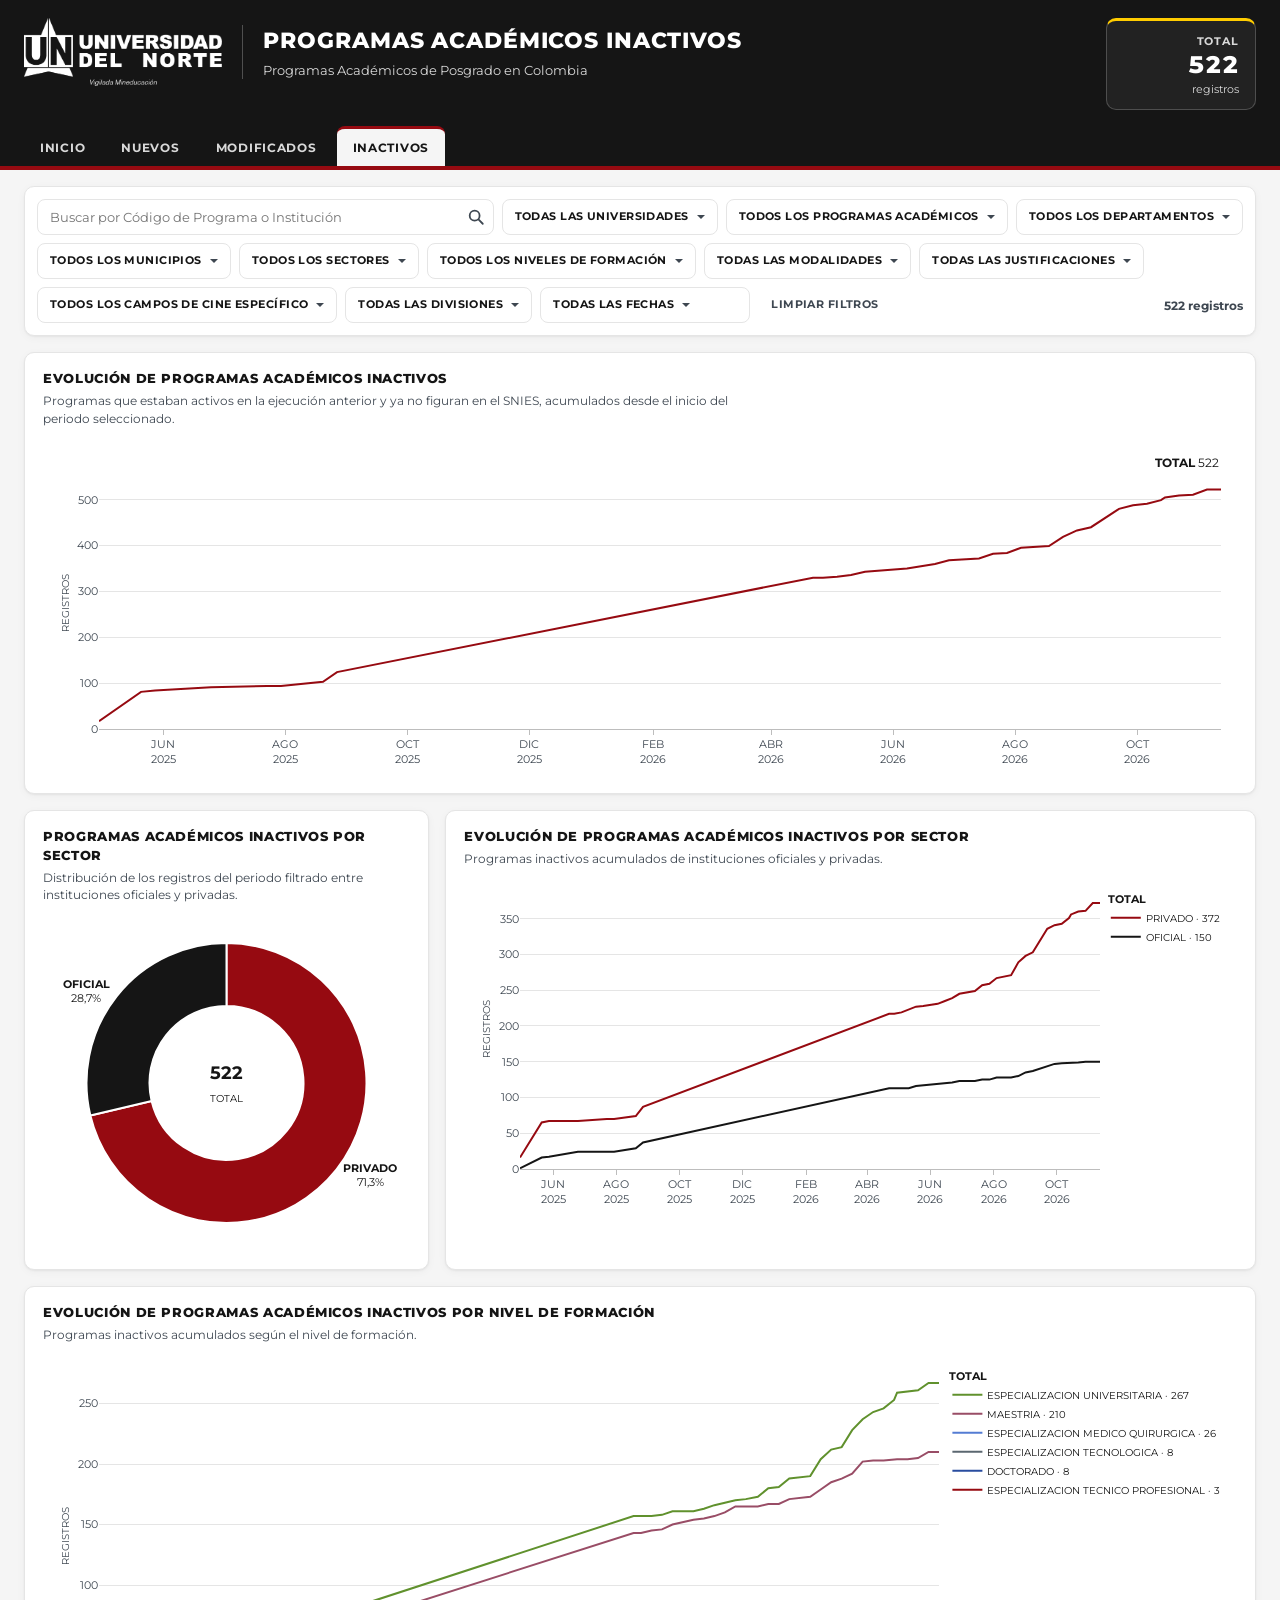
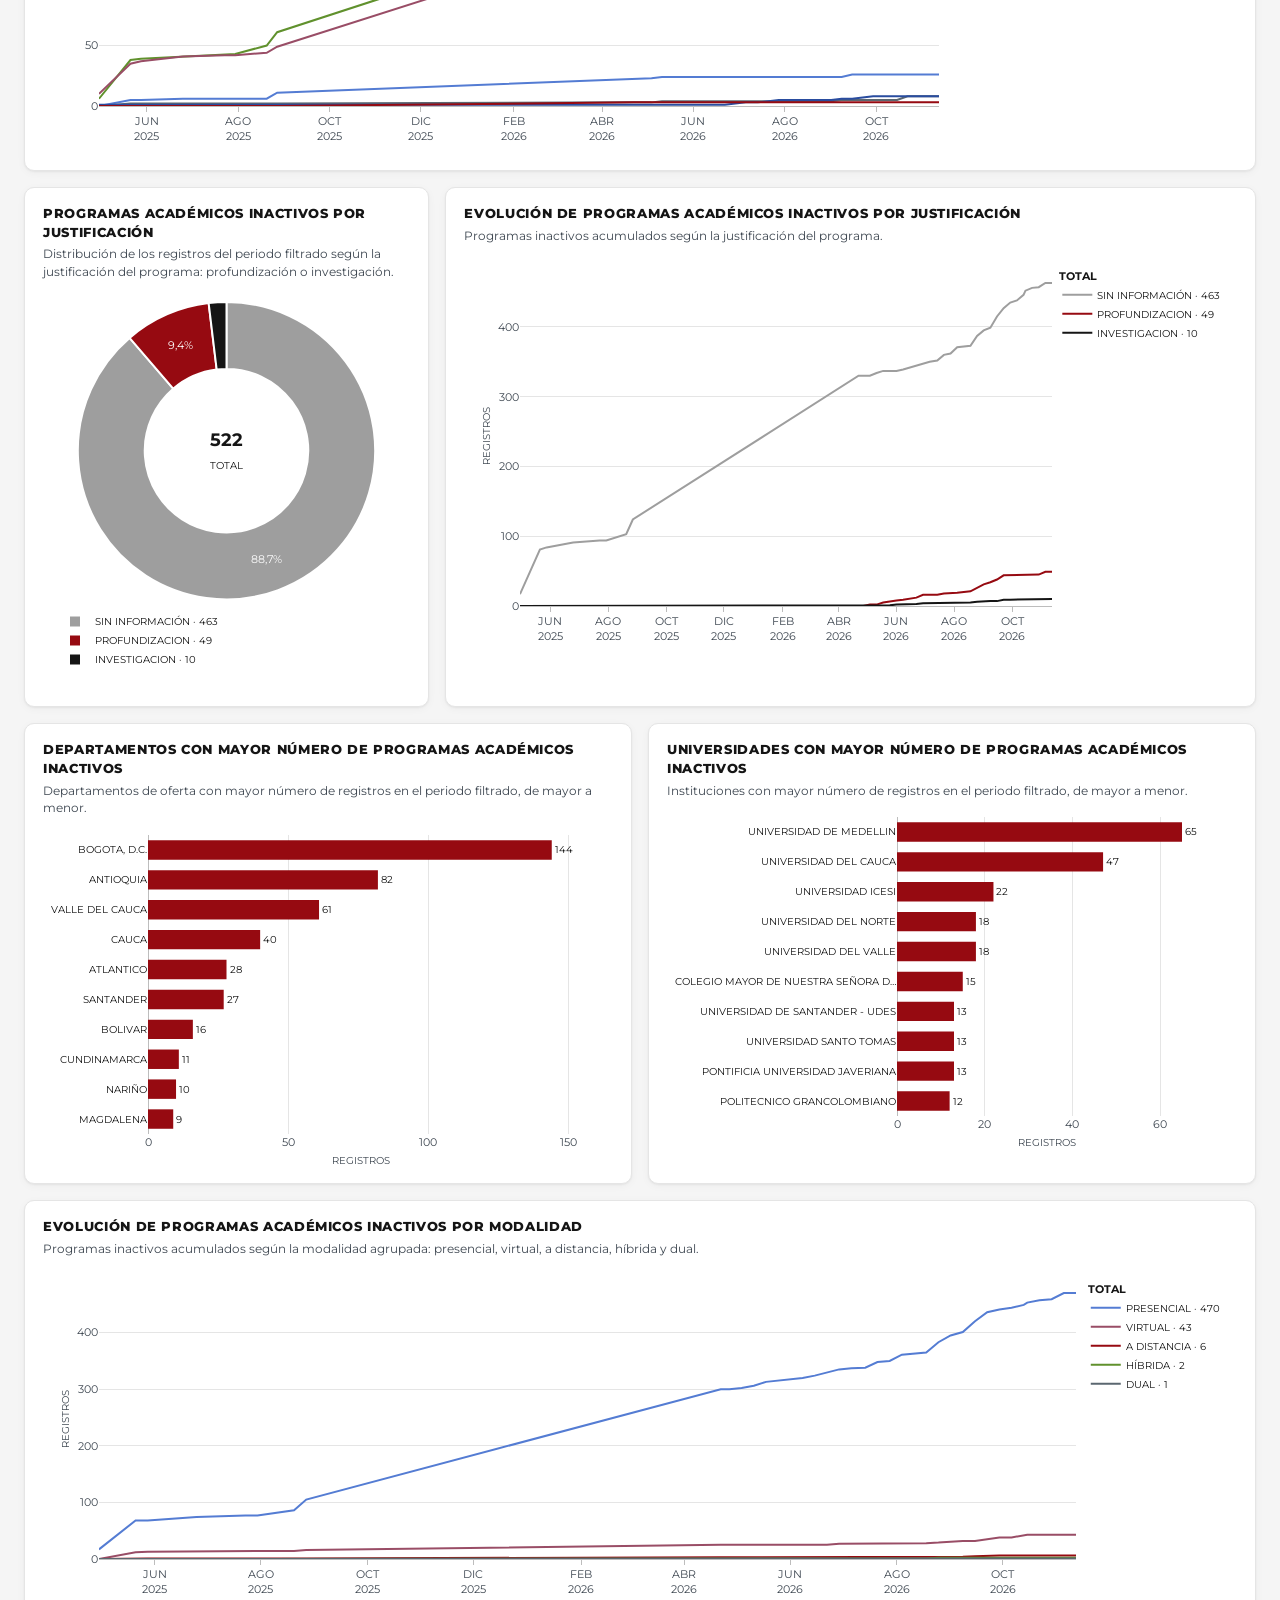
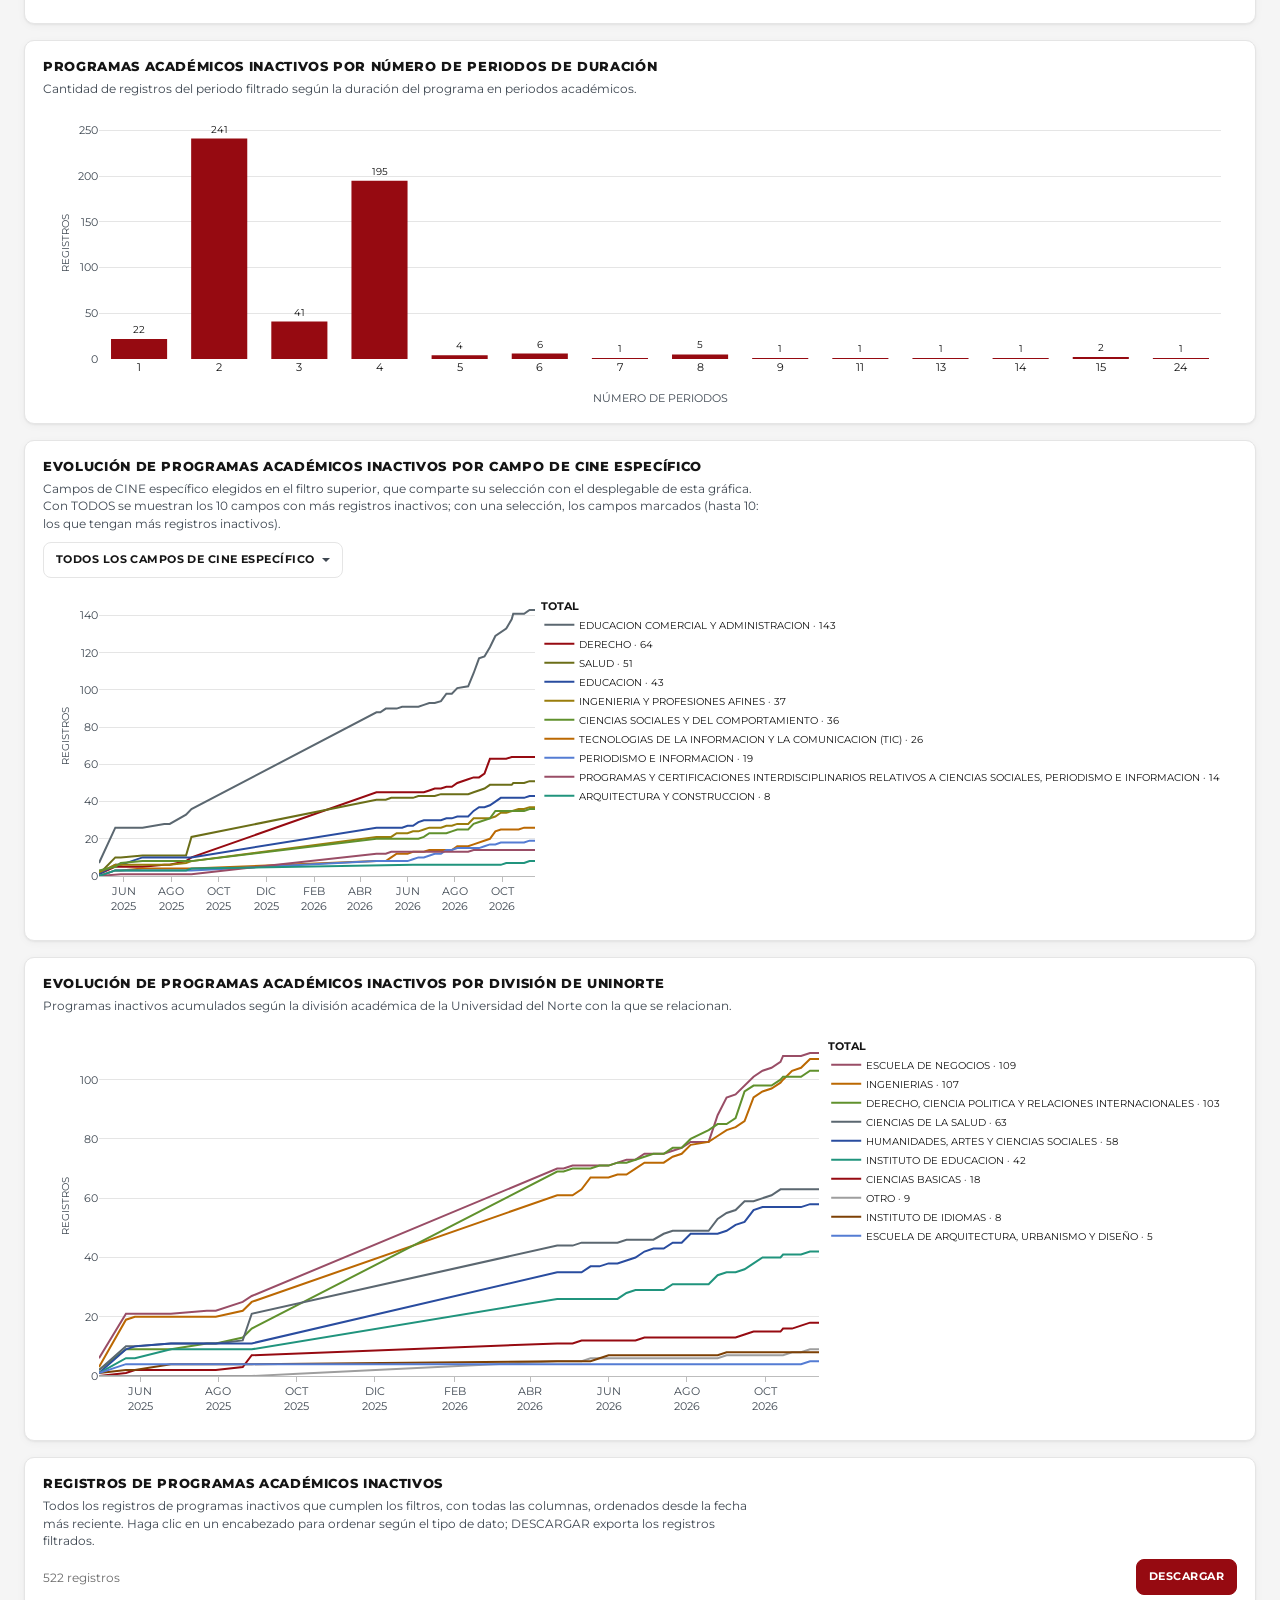
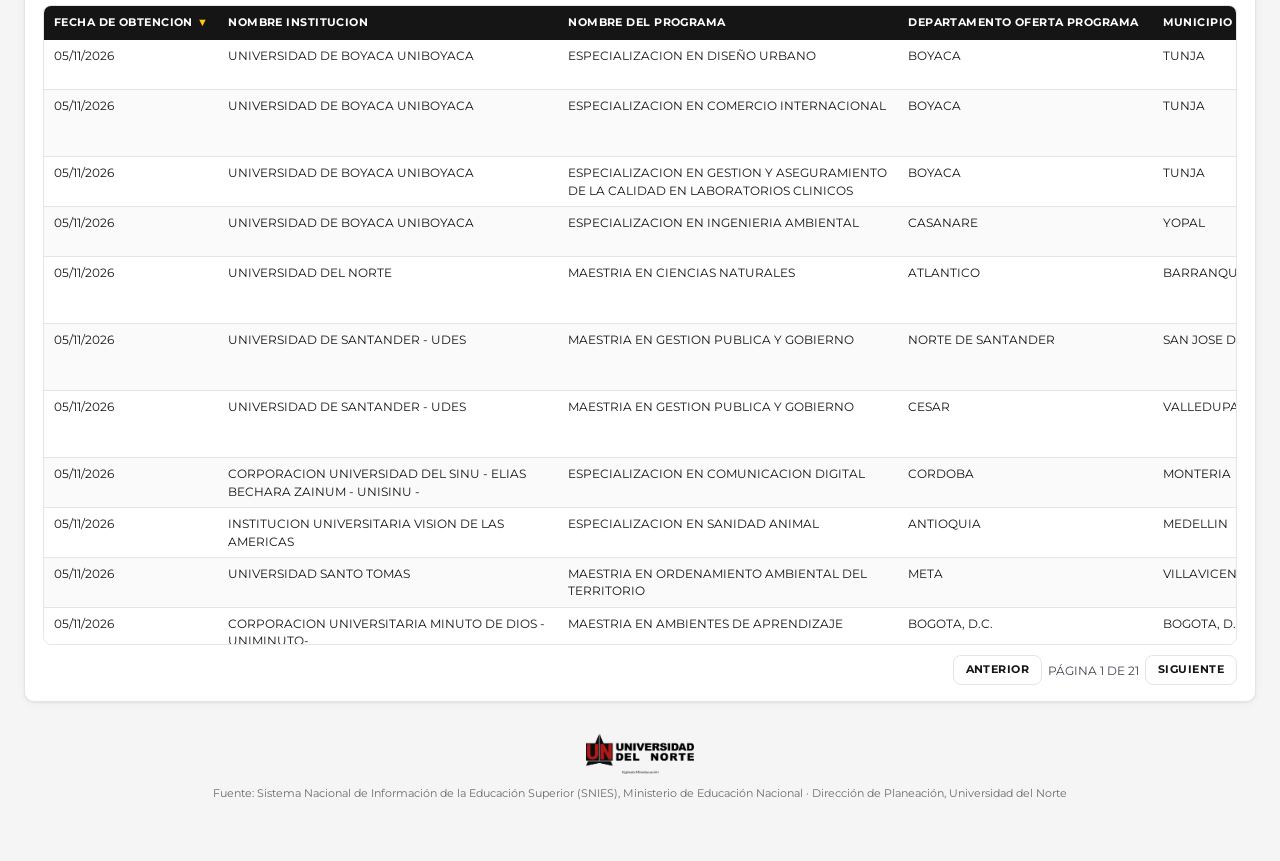
==== docs/inactivos.html @ a30fb890 "Dashboard: justificación con los colores de cada apartado, descripciones ajustadas y barra de filtro" ====
<!doctype html>
<html lang="es">
<head>
  <meta charset="utf-8">
  <meta name="viewport" content="width=device-width, initial-scale=1">
  <meta http-equiv="Content-Security-Policy" content="default-src 'self'; script-src 'self' 'sha256-NIeJZsl6sLTTguZcrWSnS7DTicDxO0DSIh4Z3/OGgIE='; style-src 'self' 'unsafe-inline'; img-src 'self' data: blob:; font-src 'self'; connect-src 'self'; worker-src 'self' blob:; object-src 'none'; base-uri 'self'; form-action 'none'">
  <title>PROGRAMAS ACADÉMICOS INACTIVOS</title>
  <meta name="description" content="Programas académicos inactivos · Monitor SNIES de programas académicos de posgrado">
  <meta name="referrer" content="strict-origin-when-cross-origin">
  <link rel="icon" href="assets/img/favicon-uninorte.ico" sizes="32x32">
  <link rel="preload" href="assets/fuentes/montserrat-latin.woff2" as="font" type="font/woff2" crossorigin>
  <link rel="stylesheet" href="assets/vendor/flatpickr/flatpickr.min.css?v=a67742a9db">
  <link rel="stylesheet" href="assets/estilos.css?v=09d1fbd05a">
  <script type="importmap">
    { "imports": {
      "hyparquet": "./assets/vendor/hyparquet/src/index.js",
      "hyparquet/": "./assets/vendor/hyparquet/",
      "hyparquet-writer": "./assets/vendor/hyparquet-writer/src/index.js"
    } }
  </script>
</head>
<body data-tipo="inactivos">
  <header class="encabezado">
    <div class="encabezado-int">
      <div class="enc-fila">
        <div class="enc-marca">
          <img class="enc-logo" src="assets/img/logo-uninorte-blanco.png" width="198" height="68" alt="Universidad del Norte">
          <div class="enc-textos">
            <h1 class="enc-titulo">PROGRAMAS ACADÉMICOS INACTIVOS</h1>
          <p class="enc-sub">Programas Académicos de Posgrado en Colombia</p>
          </div>
        </div>
        <div class="enc-total" aria-live="polite"><div class="et">TOTAL</div><div class="ev" id="total">–</div><div class="es" id="total-s"></div></div>
      </div>
      <nav class="nav" aria-label="Apartados">
        <a href="index.html">INICIO</a>
        <a href="nuevos.html">NUEVOS</a>
        <a href="modificados.html">MODIFICADOS</a>
        <a href="inactivos.html" class="activa" aria-current="page">INACTIVOS</a>
      </nav>
    </div>
  </header>

  <main class="contenido">
    <div id="filtros"></div>

    <div class="fila">
      <section class="tarjeta" aria-labelledby="t-g-evolucion">
        <h2 class="tarjeta-tit" id="t-g-evolucion">EVOLUCIÓN DE PROGRAMAS ACADÉMICOS INACTIVOS</h2>
        <p class="tarjeta-sub">Programas que estaban activos en la ejecución anterior y ya no figuran en el SNIES, acumulados desde el inicio del periodo seleccionado.</p>
        <div class="grafica " id="g-evolucion" role="img" aria-label="Evolución de programas académicos inactivos"></div>
      </section>
    </div>
    <div class="fila tercio">
      <section class="tarjeta" aria-labelledby="t-g-sector">
        <h2 class="tarjeta-tit" id="t-g-sector">PROGRAMAS ACADÉMICOS INACTIVOS POR SECTOR</h2>
        <p class="tarjeta-sub">Distribución de los registros del periodo filtrado entre instituciones oficiales y privadas.</p>
        <div class="grafica " id="g-sector" role="img" aria-label="Programas académicos inactivos por sector"></div>
      </section>
      <section class="tarjeta" aria-labelledby="t-g-sector-evol">
        <h2 class="tarjeta-tit" id="t-g-sector-evol">EVOLUCIÓN DE PROGRAMAS ACADÉMICOS INACTIVOS POR SECTOR</h2>
        <p class="tarjeta-sub">Programas inactivos acumulados de instituciones oficiales y privadas.</p>
        <div class="grafica " id="g-sector-evol" role="img" aria-label="Evolución de programas académicos inactivos por sector"></div>
      </section>
    </div>
    <div class="fila">
      <section class="tarjeta" aria-labelledby="t-g-nivel-evol">
        <h2 class="tarjeta-tit" id="t-g-nivel-evol">EVOLUCIÓN DE PROGRAMAS ACADÉMICOS INACTIVOS POR NIVEL DE FORMACIÓN</h2>
        <p class="tarjeta-sub">Programas inactivos acumulados según el nivel de formación.</p>
        <div class="grafica alta" id="g-nivel-evol" role="img" aria-label="Evolución de programas académicos inactivos por nivel de formación"></div>
      </section>
    </div>
    <div class="fila tercio">
      <section class="tarjeta" aria-labelledby="t-g-justificacion">
        <h2 class="tarjeta-tit" id="t-g-justificacion">PROGRAMAS ACADÉMICOS INACTIVOS POR JUSTIFICACIÓN</h2>
        <p class="tarjeta-sub">Distribución de los registros del periodo filtrado según la justificación del programa: profundización o investigación.</p>
        <div class="grafica alta" id="g-justificacion" role="img" aria-label="Programas académicos inactivos por justificación"></div>
      </section>
      <section class="tarjeta" aria-labelledby="t-g-justificacion-evol">
        <h2 class="tarjeta-tit" id="t-g-justificacion-evol">EVOLUCIÓN DE PROGRAMAS ACADÉMICOS INACTIVOS POR JUSTIFICACIÓN</h2>
        <p class="tarjeta-sub">Programas inactivos acumulados según la justificación del programa.</p>
        <div class="grafica alta" id="g-justificacion-evol" role="img" aria-label="Evolución de programas académicos inactivos por justificación"></div>
      </section>
    </div>
    <div class="fila dos">
      <section class="tarjeta" aria-labelledby="t-g-deptos">
        <h2 class="tarjeta-tit" id="t-g-deptos">DEPARTAMENTOS CON MAYOR NÚMERO DE PROGRAMAS ACADÉMICOS INACTIVOS</h2>
        <p class="tarjeta-sub">Departamentos de oferta con mayor número de registros en el periodo filtrado, de mayor a menor.</p>
        <div class="grafica " id="g-deptos" role="img" aria-label="Departamentos con mayor número de programas académicos inactivos"></div>
      </section>
      <section class="tarjeta" aria-labelledby="t-g-instituciones">
        <h2 class="tarjeta-tit" id="t-g-instituciones">UNIVERSIDADES CON MAYOR NÚMERO DE PROGRAMAS ACADÉMICOS INACTIVOS</h2>
        <p class="tarjeta-sub">Instituciones con mayor número de registros en el periodo filtrado, de mayor a menor.</p>
        <div class="grafica " id="g-instituciones" role="img" aria-label="Universidades con mayor número de programas académicos inactivos"></div>
      </section>
    </div>
    <div class="fila">
      <section class="tarjeta" aria-labelledby="t-g-modalidad">
        <h2 class="tarjeta-tit" id="t-g-modalidad">EVOLUCIÓN DE PROGRAMAS ACADÉMICOS INACTIVOS POR MODALIDAD</h2>
        <p class="tarjeta-sub">Programas inactivos acumulados según la modalidad agrupada: presencial, virtual, a distancia, híbrida y dual.</p>
        <div class="grafica " id="g-modalidad" role="img" aria-label="Evolución de programas académicos inactivos por modalidad"></div>
      </section>
    </div>
    <div class="fila">
      <section class="tarjeta" aria-labelledby="t-g-periodos">
        <h2 class="tarjeta-tit" id="t-g-periodos">PROGRAMAS ACADÉMICOS INACTIVOS POR NÚMERO DE PERIODOS DE DURACIÓN</h2>
        <p class="tarjeta-sub">Cantidad de registros del periodo filtrado según la duración del programa en periodos académicos.</p>
        <div class="grafica baja" id="g-periodos" role="img" aria-label="Programas académicos inactivos por número de periodos de duración"></div>
      </section>
    </div>
    <div class="fila">
      <section class="tarjeta" aria-labelledby="t-g-cine">
        <h2 class="tarjeta-tit" id="t-g-cine">EVOLUCIÓN DE PROGRAMAS ACADÉMICOS INACTIVOS POR CAMPO DE CINE ESPECÍFICO</h2>
        <p class="tarjeta-sub">Campos de CINE específico elegidos en el filtro superior, que comparte su selección con el desplegable de esta gráfica. Con TODOS se muestran los 10 campos con más registros inactivos; con una selección, los campos marcados (hasta 10: los que tengan más registros inactivos).</p>
        <div id="cine-ctrl"></div>
        <div class="grafica " id="g-cine" role="img" aria-label="Evolución de programas académicos inactivos por campo de cine específico"></div>
      </section>
    </div>
    <div class="fila">
      <section class="tarjeta" aria-labelledby="t-g-division">
        <h2 class="tarjeta-tit" id="t-g-division">EVOLUCIÓN DE PROGRAMAS ACADÉMICOS INACTIVOS POR DIVISIÓN DE UNINORTE</h2>
        <p class="tarjeta-sub">Programas inactivos acumulados según la división académica de la Universidad del Norte con la que se relacionan.</p>
        <div class="grafica alta" id="g-division" role="img" aria-label="Evolución de programas académicos inactivos por división de uninorte"></div>
      </section>
    </div>
    <section class="tarjeta" aria-labelledby="t-tabla">
      <h2 class="tarjeta-tit" id="t-tabla">REGISTROS DE PROGRAMAS ACADÉMICOS INACTIVOS</h2>
      <p class="tarjeta-sub">Todos los registros de programas inactivos que cumplen los filtros, con todas las columnas, ordenados desde la fecha más reciente. Haga clic en un encabezado para ordenar según el tipo de dato; DESCARGAR exporta los registros filtrados.</p>
      <div id="tabla"></div>
    </section>
    <img class="pie-logo" src="assets/img/logo-uninorte-principal.png" width="107" height="40" alt="Universidad del Norte">
    <p class="pie-pagina">Fuente: Sistema Nacional de Información de la Educación Superior (SNIES), Ministerio de Educación Nacional · Dirección de Planeación, Universidad del Norte</p>
  </main>

  <script src="assets/vendor/plotly/plotly.min.js?v=de3be007a2"></script>
  <script src="assets/vendor/flatpickr/flatpickr.min.js?v=bd04bb4978"></script>
  <script src="assets/vendor/flatpickr/l10n/es.min.js?v=dac7fd9270"></script>
  <script src="data/comun.js?v=3085ca75e2"></script>
  <script src="data/inactivos.js?v=c2931b9e13"></script>
  <script src="assets/app.js?v=5dad2f39ad"></script>
  <script src="assets/detalle.js?v=26fdbaac07"></script>
</body>
</html>
---- docs/assets/vendor/flatpickr/flatpickr.min.css ----
.flatpickr-calendar{background:transparent;opacity:0;display:none;text-align:center;visibility:hidden;padding:0;-webkit-animation:none;animation:none;direction:ltr;border:0;font-size:14px;line-height:24px;border-radius:5px;position:absolute;width:307.875px;-webkit-box-sizing:border-box;box-sizing:border-box;-ms-touch-action:manipulation;touch-action:manipulation;background:#fff;-webkit-box-shadow:1px 0 0 #e6e6e6,-1px 0 0 #e6e6e6,0 1px 0 #e6e6e6,0 -1px 0 #e6e6e6,0 3px 13px rgba(0,0,0,0.08);box-shadow:1px 0 0 #e6e6e6,-1px 0 0 #e6e6e6,0 1px 0 #e6e6e6,0 -1px 0 #e6e6e6,0 3px 13px rgba(0,0,0,0.08)}.flatpickr-calendar.open,.flatpickr-calendar.inline{opacity:1;max-height:640px;visibility:visible}.flatpickr-calendar.open{display:inline-block;z-index:99999}.flatpickr-calendar.animate.open{-webkit-animation:fpFadeInDown 300ms cubic-bezier(.23,1,.32,1);animation:fpFadeInDown 300ms cubic-bezier(.23,1,.32,1)}.flatpickr-calendar.inline{display:block;position:relative;top:2px}.flatpickr-calendar.static{position:absolute;top:calc(100% + 2px)}.flatpickr-calendar.static.open{z-index:999;display:block}.flatpickr-calendar.multiMonth .flatpickr-days .dayContainer:nth-child(n+1) .flatpickr-day.inRange:nth-child(7n+7){-webkit-box-shadow:none !important;box-shadow:none !important}.flatpickr-calendar.multiMonth .flatpickr-days .dayContainer:nth-child(n+2) .flatpickr-day.inRange:nth-child(7n+1){-webkit-box-shadow:-2px 0 0 #e6e6e6,5px 0 0 #e6e6e6;box-shadow:-2px 0 0 #e6e6e6,5px 0 0 #e6e6e6}.flatpickr-calendar .hasWeeks .dayContainer,.flatpickr-calendar .hasTime .dayContainer{border-bottom:0;border-bottom-right-radius:0;border-bottom-left-radius:0}.flatpickr-calendar .hasWeeks .dayContainer{border-left:0}.flatpickr-calendar.hasTime .flatpickr-time{height:40px;border-top:1px solid #e6e6e6}.flatpickr-calendar.noCalendar.hasTime .flatpickr-time{height:auto}.flatpickr-calendar:before,.flatpickr-calendar:after{position:absolute;display:block;pointer-events:none;border:solid transparent;content:'';height:0;width:0;left:22px}.flatpickr-calendar.rightMost:before,.flatpickr-calendar.arrowRight:before,.flatpickr-calendar.rightMost:after,.flatpickr-calendar.arrowRight:after{left:auto;right:22px}.flatpickr-calendar.arrowCenter:before,.flatpickr-calendar.arrowCenter:after{left:50%;right:50%}.flatpickr-calendar:before{border-width:5px;margin:0 -5px}.flatpickr-calendar:after{border-width:4px;margin:0 -4px}.flatpickr-calendar.arrowTop:before,.flatpickr-calendar.arrowTop:after{bottom:100%}.flatpickr-calendar.arrowTop:before{border-bottom-color:#e6e6e6}.flatpickr-calendar.arrowTop:after{border-bottom-color:#fff}.flatpickr-calendar.arrowBottom:before,.flatpickr-calendar.arrowBottom:after{top:100%}.flatpickr-calendar.arrowBottom:before{border-top-color:#e6e6e6}.flatpickr-calendar.arrowBottom:after{border-top-color:#fff}.flatpickr-calendar:focus{outline:0}.flatpickr-wrapper{position:relative;display:inline-block}.flatpickr-months{display:-webkit-box;display:-webkit-flex;display:-ms-flexbox;display:flex}.flatpickr-months .flatpickr-month{background:transparent;color:rgba(0,0,0,0.9);fill:rgba(0,0,0,0.9);height:34px;line-height:1;text-align:center;position:relative;-webkit-user-select:none;-moz-user-select:none;-ms-user-select:none;user-select:none;overflow:hidden;-webkit-box-flex:1;-webkit-flex:1;-ms-flex:1;flex:1}.flatpickr-months .flatpickr-prev-month,.flatpickr-months .flatpickr-next-month{-webkit-user-select:none;-moz-user-select:none;-ms-user-select:none;user-select:none;text-decoration:none;cursor:pointer;position:absolute;top:0;height:34px;padding:10px;z-index:3;color:rgba(0,0,0,0.9);fill:rgba(0,0,0,0.9)}.flatpickr-months .flatpickr-prev-month.flatpickr-disabled,.flatpickr-months .flatpickr-next-month.flatpickr-disabled{display:none}.flatpickr-months .flatpickr-prev-month i,.flatpickr-months .flatpickr-next-month i{position:relative}.flatpickr-months .flatpickr-prev-month.flatpickr-prev-month,.flatpickr-months .flatpickr-next-month.flatpickr-prev-month{/*
      /*rtl:begin:ignore*/left:0/*
      /*rtl:end:ignore*/}/*
      /*rtl:begin:ignore*/
/*
      /*rtl:end:ignore*/
.flatpickr-months .flatpickr-prev-month.flatpickr-next-month,.flatpickr-months .flatpickr-next-month.flatpickr-next-month{/*
      /*rtl:begin:ignore*/right:0/*
      /*rtl:end:ignore*/}/*
      /*rtl:begin:ignore*/
/*
      /*rtl:end:ignore*/
.flatpickr-months .flatpickr-prev-month:hover,.flatpickr-months .flatpickr-next-month:hover{color:#959ea9}.flatpickr-months .flatpickr-prev-month:hover svg,.flatpickr-months .flatpickr-next-month:hover svg{fill:#f64747}.flatpickr-months .flatpickr-prev-month svg,.flatpickr-months .flatpickr-next-month svg{width:14px;height:14px}.flatpickr-months .flatpickr-prev-month svg path,.flatpickr-months .flatpickr-next-month svg path{-webkit-transition:fill .1s;transition:fill .1s;fill:inherit}.numInputWrapper{position:relative;height:auto}.numInputWrapper input,.numInputWrapper span{display:inline-block}.numInputWrapper input{width:100%}.numInputWrapper input::-ms-clear{display:none}.numInputWrapper input::-webkit-outer-spin-button,.numInputWrapper input::-webkit-inner-spin-button{margin:0;-webkit-appearance:none}.numInputWrapper span{position:absolute;right:0;width:14px;padding:0 4px 0 2px;height:50%;line-height:50%;opacity:0;cursor:pointer;border:1px solid rgba(57,57,57,0.15);-webkit-box-sizing:border-box;box-sizing:border-box}.numInputWrapper span:hover{background:rgba(0,0,0,0.1)}.numInputWrapper span:active{background:rgba(0,0,0,0.2)}.numInputWrapper span:after{display:block;content:"";position:absolute}.numInputWrapper span.arrowUp{top:0;border-bottom:0}.numInputWrapper span.arrowUp:after{border-left:4px solid transparent;border-right:4px solid transparent;border-bottom:4px solid rgba(57,57,57,0.6);top:26%}.numInputWrapper span.arrowDown{top:50%}.numInputWrapper span.arrowDown:after{border-left:4px solid transparent;border-right:4px solid transparent;border-top:4px solid rgba(57,57,57,0.6);top:40%}.numInputWrapper span svg{width:inherit;height:auto}.numInputWrapper span svg path{fill:rgba(0,0,0,0.5)}.numInputWrapper:hover{background:rgba(0,0,0,0.05)}.numInputWrapper:hover span{opacity:1}.flatpickr-current-month{font-size:135%;line-height:inherit;font-weight:300;color:inherit;position:absolute;width:75%;left:12.5%;padding:7.48px 0 0 0;line-height:1;height:34px;display:inline-block;text-align:center;-webkit-transform:translate3d(0,0,0);transform:translate3d(0,0,0)}.flatpickr-current-month span.cur-month{font-family:inherit;font-weight:700;color:inherit;display:inline-block;margin-left:.5ch;padding:0}.flatpickr-current-month span.cur-month:hover{background:rgba(0,0,0,0.05)}.flatpickr-current-month .numInputWrapper{width:6ch;width:7ch\0;display:inline-block}.flatpickr-current-month .numInputWrapper span.arrowUp:after{border-bottom-color:rgba(0,0,0,0.9)}.flatpickr-current-month .numInputWrapper span.arrowDown:after{border-top-color:rgba(0,0,0,0.9)}.flatpickr-current-month input.cur-year{background:transparent;-webkit-box-sizing:border-box;box-sizing:border-box;color:inherit;cursor:text;padding:0 0 0 .5ch;margin:0;display:inline-block;font-size:inherit;font-family:inherit;font-weight:300;line-height:inherit;height:auto;border:0;border-radius:0;vertical-align:initial;-webkit-appearance:textfield;-moz-appearance:textfield;appearance:textfield}.flatpickr-current-month input.cur-year:focus{outline:0}.flatpickr-current-month input.cur-year[disabled],.flatpickr-current-month input.cur-year[disabled]:hover{font-size:100%;color:rgba(0,0,0,0.5);background:transparent;pointer-events:none}.flatpickr-current-month .flatpickr-monthDropdown-months{appearance:menulist;background:transparent;border:none;border-radius:0;box-sizing:border-box;color:inherit;cursor:pointer;font-size:inherit;font-family:inherit;font-weight:300;height:auto;line-height:inherit;margin:-1px 0 0 0;outline:none;padding:0 0 0 .5ch;position:relative;vertical-align:initial;-webkit-box-sizing:border-box;-webkit-appearance:menulist;-moz-appearance:menulist;width:auto}.flatpickr-current-month .flatpickr-monthDropdown-months:focus,.flatpickr-current-month .flatpickr-monthDropdown-months:active{outline:none}.flatpickr-current-month .flatpickr-monthDropdown-months:hover{background:rgba(0,0,0,0.05)}.flatpickr-current-month .flatpickr-monthDropdown-months .flatpickr-monthDropdown-month{background-color:transparent;outline:none;padding:0}.flatpickr-weekdays{background:transparent;text-align:center;overflow:hidden;width:100%;display:-webkit-box;display:-webkit-flex;display:-ms-flexbox;display:flex;-webkit-box-align:center;-webkit-align-items:center;-ms-flex-align:center;align-items:center;height:28px}.flatpickr-weekdays .flatpickr-weekdaycontainer{display:-webkit-box;display:-webkit-flex;display:-ms-flexbox;display:flex;-webkit-box-flex:1;-webkit-flex:1;-ms-flex:1;flex:1}span.flatpickr-weekday{cursor:default;font-size:90%;background:transparent;color:rgba(0,0,0,0.54);line-height:1;margin:0;text-align:center;display:block;-webkit-box-flex:1;-webkit-flex:1;-ms-flex:1;flex:1;font-weight:bolder}.dayContainer,.flatpickr-weeks{padding:1px 0 0 0}.flatpickr-days{position:relative;overflow:hidden;display:-webkit-box;display:-webkit-flex;display:-ms-flexbox;display:flex;-webkit-box-align:start;-webkit-align-items:flex-start;-ms-flex-align:start;align-items:flex-start;width:307.875px}.flatpickr-days:focus{outline:0}.dayContainer{padding:0;outline:0;text-align:left;width:307.875px;min-width:307.875px;max-width:307.875px;-webkit-box-sizing:border-box;box-sizing:border-box;display:inline-block;display:-ms-flexbox;display:-webkit-box;display:-webkit-flex;display:flex;-webkit-flex-wrap:wrap;flex-wrap:wrap;-ms-flex-wrap:wrap;-ms-flex-pack:justify;-webkit-justify-content:space-around;justify-content:space-around;-webkit-transform:translate3d(0,0,0);transform:translate3d(0,0,0);opacity:1}.dayContainer + .dayContainer{-webkit-box-shadow:-1px 0 0 #e6e6e6;box-shadow:-1px 0 0 #e6e6e6}.flatpickr-day{background:none;border:1px solid transparent;border-radius:150px;-webkit-box-sizing:border-box;box-sizing:border-box;color:#393939;cursor:pointer;font-weight:400;width:14.2857143%;-webkit-flex-basis:14.2857143%;-ms-flex-preferred-size:14.2857143%;flex-basis:14.2857143%;max-width:39px;height:39px;line-height:39px;margin:0;display:inline-block;position:relative;-webkit-box-pack:center;-webkit-justify-content:center;-ms-flex-pack:center;justify-content:center;text-align:center}.flatpickr-day.inRange,.flatpickr-day.prevMonthDay.inRange,.flatpickr-day.nextMonthDay.inRange,.flatpickr-day.today.inRange,.flatpickr-day.prevMonthDay.today.inRange,.flatpickr-day.nextMonthDay.today.inRange,.flatpickr-day:hover,.flatpickr-day.prevMonthDay:hover,.flatpickr-day.nextMonthDay:hover,.flatpickr-day:focus,.flatpickr-day.prevMonthDay:focus,.flatpickr-day.nextMonthDay:focus{cursor:pointer;outline:0;background:#e6e6e6;border-color:#e6e6e6}.flatpickr-day.today{border-color:#959ea9}.flatpickr-day.today:hover,.flatpickr-day.today:focus{border-color:#959ea9;background:#959ea9;color:#fff}.flatpickr-day.selected,.flatpickr-day.startRange,.flatpickr-day.endRange,.flatpickr-day.selected.inRange,.flatpickr-day.startRange.inRange,.flatpickr-day.endRange.inRange,.flatpickr-day.selected:focus,.flatpickr-day.startRange:focus,.flatpickr-day.endRange:focus,.flatpickr-day.selected:hover,.flatpickr-day.startRange:hover,.flatpickr-day.endRange:hover,.flatpickr-day.selected.prevMonthDay,.flatpickr-day.startRange.prevMonthDay,.flatpickr-day.endRange.prevMonthDay,.flatpickr-day.selected.nextMonthDay,.flatpickr-day.startRange.nextMonthDay,.flatpickr-day.endRange.nextMonthDay{background:#569ff7;-webkit-box-shadow:none;box-shadow:none;color:#fff;border-color:#569ff7}.flatpickr-day.selected.startRange,.flatpickr-day.startRange.startRange,.flatpickr-day.endRange.startRange{border-radius:50px 0 0 50px}.flatpickr-day.selected.endRange,.flatpickr-day.startRange.endRange,.flatpickr-day.endRange.endRange{border-radius:0 50px 50px 0}.flatpickr-day.selected.startRange + .endRange:not(:nth-child(7n+1)),.flatpickr-day.startRange.startRange + .endRange:not(:nth-child(7n+1)),.flatpickr-day.endRange.startRange + .endRange:not(:nth-child(7n+1)){-webkit-box-shadow:-10px 0 0 #569ff7;box-shadow:-10px 0 0 #569ff7}.flatpickr-day.selected.startRange.endRange,.flatpickr-day.startRange.startRange.endRange,.flatpickr-day.endRange.startRange.endRange{border-radius:50px}.flatpickr-day.inRange{border-radius:0;-webkit-box-shadow:-5px 0 0 #e6e6e6,5px 0 0 #e6e6e6;box-shadow:-5px 0 0 #e6e6e6,5px 0 0 #e6e6e6}.flatpickr-day.flatpickr-disabled,.flatpickr-day.flatpickr-disabled:hover,.flatpickr-day.prevMonthDay,.flatpickr-day.nextMonthDay,.flatpickr-day.notAllowed,.flatpickr-day.notAllowed.prevMonthDay,.flatpickr-day.notAllowed.nextMonthDay{color:rgba(57,57,57,0.3);background:transparent;border-color:transparent;cursor:default}.flatpickr-day.flatpickr-disabled,.flatpickr-day.flatpickr-disabled:hover{cursor:not-allowed;color:rgba(57,57,57,0.1)}.flatpickr-day.week.selected{border-radius:0;-webkit-box-shadow:-5px 0 0 #569ff7,5px 0 0 #569ff7;box-shadow:-5px 0 0 #569ff7,5px 0 0 #569ff7}.flatpickr-day.hidden{visibility:hidden}.rangeMode .flatpickr-day{margin-top:1px}.flatpickr-weekwrapper{float:left}.flatpickr-weekwrapper .flatpickr-weeks{padding:0 12px;-webkit-box-shadow:1px 0 0 #e6e6e6;box-shadow:1px 0 0 #e6e6e6}.flatpickr-weekwrapper .flatpickr-weekday{float:none;width:100%;line-height:28px}.flatpickr-weekwrapper span.flatpickr-day,.flatpickr-weekwrapper span.flatpickr-day:hover{display:block;width:100%;max-width:none;color:rgba(57,57,57,0.3);background:transparent;cursor:default;border:none}.flatpickr-innerContainer{display:block;display:-webkit-box;display:-webkit-flex;display:-ms-flexbox;display:flex;-webkit-box-sizing:border-box;box-sizing:border-box;overflow:hidden}.flatpickr-rContainer{display:inline-block;padding:0;-webkit-box-sizing:border-box;box-sizing:border-box}.flatpickr-time{text-align:center;outline:0;display:block;height:0;line-height:40px;max-height:40px;-webkit-box-sizing:border-box;box-sizing:border-box;overflow:hidden;display:-webkit-box;display:-webkit-flex;display:-ms-flexbox;display:flex}.flatpickr-time:after{content:"";display:table;clear:both}.flatpickr-time .numInputWrapper{-webkit-box-flex:1;-webkit-flex:1;-ms-flex:1;flex:1;width:40%;height:40px;float:left}.flatpickr-time .numInputWrapper span.arrowUp:after{border-bottom-color:#393939}.flatpickr-time .numInputWrapper span.arrowDown:after{border-top-color:#393939}.flatpickr-time.hasSeconds .numInputWrapper{width:26%}.flatpickr-time.time24hr .numInputWrapper{width:49%}.flatpickr-time input{background:transparent;-webkit-box-shadow:none;box-shadow:none;border:0;border-radius:0;text-align:center;margin:0;padding:0;height:inherit;line-height:inherit;color:#393939;font-size:14px;position:relative;-webkit-box-sizing:border-box;box-sizing:border-box;-webkit-appearance:textfield;-moz-appearance:textfield;appearance:textfield}.flatpickr-time input.flatpickr-hour{font-weight:bold}.flatpickr-time input.flatpickr-minute,.flatpickr-time input.flatpickr-second{font-weight:400}.flatpickr-time input:focus{outline:0;border:0}.flatpickr-time .flatpickr-time-separator,.flatpickr-time .flatpickr-am-pm{height:inherit;float:left;line-height:inherit;color:#393939;font-weight:bold;width:2%;-webkit-user-select:none;-moz-user-select:none;-ms-user-select:none;user-select:none;-webkit-align-self:center;-ms-flex-item-align:center;align-self:center}.flatpickr-time .flatpickr-am-pm{outline:0;width:18%;cursor:pointer;text-align:center;font-weight:400}.flatpickr-time input:hover,.flatpickr-time .flatpickr-am-pm:hover,.flatpickr-time input:focus,.flatpickr-time .flatpickr-am-pm:focus{background:#eee}.flatpickr-input[readonly]{cursor:pointer}@-webkit-keyframes fpFadeInDown{from{opacity:0;-webkit-transform:translate3d(0,-20px,0);transform:translate3d(0,-20px,0)}to{opacity:1;-webkit-transform:translate3d(0,0,0);transform:translate3d(0,0,0)}}@keyframes fpFadeInDown{from{opacity:0;-webkit-transform:translate3d(0,-20px,0);transform:translate3d(0,-20px,0)}to{opacity:1;-webkit-transform:translate3d(0,0,0);transform:translate3d(0,0,0)}}
---- docs/assets/estilos.css ----
/* Monitor SNIES Posgrado: estilos compartidos
   Paleta institucional Universidad del Norte: blanco (superficies, ~60 %), negro (texto y estructura, ~20 %),
   rojo (interacción y énfasis, ~15 %), amarillo (acentos puntuales, ~5 %). */

/* Tipografía Montserrat alojada en el propio sitio (SIL Open Font License, fuentes/OFL.txt): el Dashboard no
   depende de servicios externos para la tipografía ni comparte datos de los visitantes con terceros.
   Fuente variable (pesos 100 a 900) en dos subconjuntos; el navegador descarga latin-ext solo si la página
   contiene caracteres de ese rango. */
@font-face {
  font-family: "Montserrat";
  font-style: normal;
  font-display: swap;
  font-weight: 100 900;
  src: url("fuentes/montserrat-latin.woff2") format("woff2");
  unicode-range: U+0000-00FF, U+0131, U+0152-0153, U+02BB-02BC, U+02C6, U+02DA, U+02DC, U+0304, U+0308, U+0329, U+2000-206F, U+20AC, U+2122, U+2191, U+2193, U+2212, U+2215, U+FEFF, U+FFFD;
}
@font-face {
  font-family: "Montserrat";
  font-style: normal;
  font-display: swap;
  font-weight: 100 900;
  src: url("fuentes/montserrat-latin-ext.woff2") format("woff2");
  unicode-range: U+0100-02BA, U+02BD-02C5, U+02C7-02CC, U+02CE-02D7, U+02DD-02FF, U+0304, U+0308, U+0329, U+1D00-1DBF, U+1E00-1E9F, U+1EF2-1EFF, U+2020, U+20A0-20AB, U+20AD-20C0, U+2113, U+2C60-2C7F, U+A720-A7FF;
}

:root {
  color-scheme: light;
  /* Paleta institucional (BRANDBOOK_UNINORTE, códigos HEX impresos): rojo Pantone 7427 C, negro Pantone Black 6 C,
     amarillo Pantone 116 C, ocre Pantone 7556 C y gris K70. Rojo hover y tenue: tonos derivados del rojo. */
  --rojo: #960A11;
  --rojo-hover: #75080D;
  --rojo-tenue: #F7EBEC;
  --amarillo: #FFCC00;
  --negro: #151515;
  --blanco: #FFFFFF;
  --gris-claro: #F5F5F5;
  --gris-sep: #E5E5E5;
  /* Neutros auxiliares: los únicos grises, además de los anteriores y del texto, que usan el Dashboard, las gráficas
     (app.js) y el correo (send_report.py). Una prueba comprueba que ningún color quede fuera de esta lista. */
  --gris-zebra: #FAFAFA;              /* filas alternas de las tablas */
  --texto-sobre-negro: #D9D9D9;       /* texto secundario sobre el encabezado negro */
  --negro-hover: #2B2B2B;             /* encabezado de tabla al pasar el cursor */
  --gris-deshabilitado: #B5B5B5;      /* botones deshabilitados */
  --gris-dia-deshabilitado: #CFCFCF;  /* días del calendario sin ejecución */
  --gris-dia-secundario: #9A9A9A;     /* días del calendario fuera de las ejecuciones disponibles (modo rango) */
  --gris-serie-otros: #9E9E9E;        /* gráficas: serie OTRO o SIN INFORMACIÓN */
  --gris-eje-cero: #BDBDBD;           /* gráficas: línea del cero */
  --linea-sobre-negro: #444444;       /* borde del cuadro de ejecución: rgba(255,255,255,.2) sobre el negro, en color opaco para el correo */
  --fondo-sobre-negro: #232323;       /* fondo del cuadro de ejecución: rgba(255,255,255,.06) sobre el negro, en color opaco para el correo */
  /* Estados: el amarillo rellena (barras, tarjetas, pestañas); en líneas de gráficas Modificados usa el ocre */
  --nuevos: #1E8E5A;
  --modificados: #FFCC00;
  --modificados-linea: #B78B1E;
  --inactivos: #960A11;
  /* Texto */
  --texto: #151515;
  --texto-2: #3E4751;
  --texto-3: #6B6B6B;
  --radio: 10px;
  --sombra: 0 1px 2px rgba(0, 0, 0, .05), 0 2px 8px rgba(0, 0, 0, .04);
  font-family: "Montserrat", "Segoe UI", Arial, sans-serif;
}
* { box-sizing: border-box; }
html, body { margin: 0; }
body { background: var(--gris-claro); color: var(--texto); font-size: 14px; line-height: 1.45; }
a { color: inherit; }
[hidden] { display: none !important; }

/* Encabezado */
.encabezado { background: var(--negro); color: var(--blanco); border-bottom: 4px solid var(--rojo); }
.encabezado-int { max-width: 1440px; margin: 0 auto; padding: 18px 24px 0; }
.enc-fila { display: flex; align-items: flex-start; justify-content: space-between; gap: 16px; flex-wrap: wrap; }
/* Marca: logotipo institucional (versión blanca sobre fondo negro) con área de respeto de 20 px y filete separador */
.enc-marca { display: flex; align-items: center; gap: 20px; flex-wrap: wrap; }
.enc-logo { display: block; height: 68px; width: auto; }
.enc-textos { padding-left: 20px; border-left: 1px solid rgba(255, 255, 255, .25); }
.enc-titulo { margin: 0; font-size: 22px; font-weight: 800; letter-spacing: .04em; text-transform: uppercase; }
.enc-sub { margin: 4px 0 0; color: var(--texto-sobre-negro); font-size: 13px; }
/* Misma altura en todas las páginas (etiqueta, valor y detalle): al cambiar de apartado el encabezado no se desplaza */
.enc-total { background: rgba(255, 255, 255, .06); border: 1px solid rgba(255, 255, 255, .2); border-top: 3px solid var(--amarillo); border-radius: var(--radio); padding: 8px 16px; text-align: right; min-width: 150px; height: 92px; display: flex; flex-direction: column; justify-content: center; }
.enc-total .et { font-size: 11px; line-height: 16px; font-weight: 700; letter-spacing: .08em; color: var(--texto-sobre-negro); text-transform: uppercase; }
.enc-total .ev { font-size: 24px; line-height: 32px; font-weight: 800; font-variant-numeric: tabular-nums; }
.enc-total .es { font-size: 11px; line-height: 16px; min-height: 16px; color: var(--texto-sobre-negro); }
.nav { display: flex; gap: 4px; margin-top: 16px; overflow-x: auto; }
.nav a { text-decoration: none; padding: 10px 16px; font-size: 12px; font-weight: 700; letter-spacing: .06em; color: var(--texto-sobre-negro); border-radius: 8px 8px 0 0; white-space: nowrap; border-top: 3px solid transparent; }
.nav a:hover { color: var(--blanco); background: rgba(255, 255, 255, .08); }
.nav a.activa { background: var(--gris-claro); color: var(--negro); border-top-color: var(--rojo); }
.nav a:focus-visible { outline: 2px solid var(--amarillo); outline-offset: -2px; }

/* Contenedor */
.contenido { max-width: 1440px; margin: 0 auto; padding: 16px 24px 48px; }

/* Barra de filtros */
/* El contenedor de la barra no genera caja propia: así la barra fija (sticky) se desplaza dentro del contenido de la
   página y permanece visible al bajar. Con una caja propia del mismo alto, la barra no podía quedarse fija. */
#filtros { display: contents; }
.filtros { position: sticky; top: 0; z-index: 20; background: var(--blanco); border: 1px solid var(--gris-sep); border-radius: var(--radio); box-shadow: var(--sombra); padding: 12px; display: flex; flex-wrap: wrap; gap: 8px; align-items: center; margin-bottom: 16px; }
.buscar-caja { position: relative; flex: 1 1 320px; min-width: 220px; }
.buscar { width: 100%; height: 36px; padding: 0 40px 0 12px; border: 1px solid var(--gris-sep); border-radius: 8px; font: inherit; font-size: 13px; color: var(--texto); background: var(--blanco); }
.buscar::-webkit-search-cancel-button { margin-right: 4px; }
.buscar-btn { position: absolute; top: 4px; right: 4px; width: 28px; height: 28px; display: inline-flex; align-items: center; justify-content: center; border: 0; border-radius: 6px; background: transparent; color: var(--texto-2); cursor: pointer; padding: 0; }
.buscar-btn:hover { background: var(--gris-claro); color: var(--rojo); }
.buscar-btn:focus-visible { outline: 2px solid var(--rojo); outline-offset: 1px; }
/* Anillo de foco único (rojo) en todos los controles; sobre fondo negro (menú) se usa amarillo */
.buscar:focus, .ms-btn:focus-visible, .btn:focus-visible, .fs-quitar:focus-visible, table.datos th:focus-visible,
a.kpi:focus-visible, .fs-modos button:focus-visible,
.ms-panel input[type=search]:focus-visible, .tab:focus-visible { outline: 2px solid var(--rojo); outline-offset: 1px; }
.ms { position: relative; display: inline-flex; align-items: center; }
.ms-btn, .btn { height: 36px; padding: 0 12px; border: 1px solid var(--gris-sep); border-radius: 8px; background: var(--blanco); font: inherit; font-size: 11px; font-weight: 700; letter-spacing: .04em; color: var(--texto); cursor: pointer; white-space: nowrap; text-transform: uppercase; }
.ms-btn { display: inline-flex; align-items: center; gap: 8px; max-width: 340px; }
.ms-btn span { overflow: hidden; text-overflow: ellipsis; }
.ms-btn::after { content: ""; border: 4px solid transparent; border-top-color: var(--texto-2); margin-top: 4px; }
.ms-btn.con-valor { border-color: var(--rojo); background: var(--rojo-tenue); color: var(--rojo); }
.ms-panel { display: none; position: absolute; top: 40px; left: 0; z-index: 30; width: 320px; max-height: 380px; background: var(--blanco); border: 1px solid var(--gris-sep); border-radius: var(--radio); box-shadow: 0 8px 24px rgba(0, 0, 0, .14); padding: 8px; flex-direction: column; }
.ms.abierto .ms-panel { display: flex; }
.ms-panel.a-derecha { left: auto; right: 0; }
.ms-panel input[type=search] { height: 32px; padding: 0 10px; border: 1px solid var(--gris-sep); border-radius: 6px; font: inherit; font-size: 12px; margin-bottom: 6px; }
.ms-ops { overflow-y: auto; }
.ms-op { display: flex; align-items: flex-start; gap: 8px; padding: 6px 8px; border-radius: 6px; font-size: 12px; cursor: pointer; }
.ms-op:hover { background: var(--gris-claro); }
.ms-op input { margin: 2px 0 0; accent-color: var(--rojo); }
.ms-txt { flex: 1; min-width: 0; }
.ms-aislar { margin-left: auto; align-self: center; flex: none; border: 1px solid var(--gris-sep); background: var(--blanco); color: var(--texto-2); border-radius: 6px; font: inherit; font-size: 10px; font-weight: 700; letter-spacing: .04em; padding: 2px 6px; cursor: pointer; opacity: 0; }
.ms-op:hover .ms-aislar, .ms-aislar:focus-visible { opacity: 1; }
.ms-aislar:hover { background: var(--gris-claro); color: var(--negro); }
.ms-aislar:focus-visible { outline: 2px solid var(--rojo); outline-offset: 1px; }
@media (hover: none) { .ms-aislar { opacity: 1; } }
.ms-aviso { margin: 4px 2px; padding: 6px 8px; border-radius: 6px; background: var(--rojo-tenue); color: var(--rojo); font-size: 11px; font-weight: 700; }
.ms-op.todos { font-weight: 700; border-bottom: 1px solid var(--gris-sep); border-radius: 0; }
.ms-padre { justify-content: space-between; align-items: center; }
.ms-padre label { display: flex; align-items: flex-start; gap: 8px; cursor: pointer; flex: 1; }
.ms-padre .ms-aislar { margin-right: 6px; }
.ms-padre input { margin: 2px 0 0; accent-color: var(--rojo); }
.ms-expandir { border: 1px solid var(--gris-sep); background: var(--blanco); border-radius: 6px; width: 26px; height: 24px; cursor: pointer; font: inherit; font-size: 12px; color: var(--negro); }
.ms-expandir:hover { background: var(--gris-claro); }
.ms-expandir:focus-visible { outline: 2px solid var(--rojo); outline-offset: 1px; }
.ms-hijos { margin: 0 0 4px 22px; border-left: 2px solid var(--gris-sep); }
.ms-op.hijo { font-size: 11.5px; }
.btn:hover:not(:disabled), .ms-btn:hover:not(.con-valor) { background: var(--gris-claro); }
.ms-btn.con-valor:hover { border-color: var(--rojo-hover); color: var(--rojo-hover); }
.btn:disabled { color: var(--gris-deshabilitado); cursor: not-allowed; }
.filtros-toggle { display: none; }
.btn-primario { background: var(--rojo); border-color: var(--rojo); color: var(--blanco); }
.btn-primario:hover:not(:disabled) { background: var(--rojo-hover); }
.btn-limpiar { border-color: transparent; color: var(--texto-2); }
.conteo-filtro { margin-left: auto; font-size: 12px; color: var(--texto-2); font-weight: 700; }

/* Selector de fechas de ejecución */
.fs-btn { min-width: 210px; }
.fs-quitar { width: 24px; height: 24px; margin-left: -32px; margin-right: 8px; position: relative; z-index: 2; border: 0; border-radius: 50%; background: var(--rojo); color: var(--blanco); font: inherit; font-size: 14px; font-weight: 700; line-height: 24px; cursor: pointer; }
.fs-quitar:hover { background: var(--rojo-hover); }
.fs .fs-btn.con-valor { padding-right: 36px; }
.fs-panel { width: 340px; max-height: none; }
.fs-modos { display: grid; grid-template-columns: repeat(4, 1fr); gap: 4px; background: var(--gris-claro); padding: 4px; border-radius: 8px; }
.fs-modos button { border: 0; background: transparent; padding: 8px 0; border-radius: 6px; font: inherit; font-size: 11px; font-weight: 700; letter-spacing: .04em; cursor: pointer; color: var(--texto-2); }
.fs-modos button:hover:not(.activo) { background: var(--gris-sep); color: var(--negro); }
.fs-modos button.activo { background: var(--blanco); color: var(--rojo); box-shadow: var(--sombra); }
.fs-ayuda { margin: 8px 2px 6px; font-size: 12px; color: var(--texto-2); }
.fs-cuerpo { max-height: 300px; overflow-y: auto; }
.fs-cuerpo.fs-con-calendario { max-height: none; overflow: visible; }
.fs-cuerpo .flatpickr-calendar.inline { box-shadow: none; margin: 0 auto; }
.fs-anio { font-size: 11px; font-weight: 800; letter-spacing: .06em; margin: 8px 2px 4px; }
.fs-rejilla { display: grid; grid-template-columns: repeat(4, 1fr); gap: 6px; }
.fs-rejilla .btn { height: 32px; padding: 0; }
.fs-rejilla .btn.activo { background: var(--rojo); border-color: var(--rojo); color: var(--blanco); }
.fs-pie { display: flex; align-items: center; justify-content: space-between; gap: 8px; margin-top: 10px; padding-top: 10px; border-top: 1px solid var(--gris-sep); font-size: 11px; color: var(--texto-3); }
.btn-reset { border-color: var(--rojo); color: var(--rojo); }

/* KPI */
.kpis { display: grid; grid-template-columns: repeat(4, 1fr); gap: 16px; margin-bottom: 16px; }
.kpi { background: var(--blanco); border: 1px solid var(--gris-sep); border-left: 5px solid var(--negro); border-radius: var(--radio); box-shadow: var(--sombra); padding: 14px 18px; text-decoration: none; display: block; }
.kpi.k-nuevos { border-left-color: var(--nuevos); }
.kpi.k-modificados { border-left-color: var(--modificados); }
.kpi.k-inactivos { border-left-color: var(--inactivos); }
a.kpi:hover { box-shadow: 0 4px 14px rgba(0, 0, 0, .1); }
.kpi-et { font-size: 11px; font-weight: 700; letter-spacing: .06em; color: var(--texto-2); text-transform: uppercase; }
.kpi-v { font-size: 32px; line-height: 40px; font-weight: 800; font-variant-numeric: tabular-nums; margin-top: 2px; }
.kpi-s { font-size: 12px; line-height: 17px; min-height: 17px; color: var(--texto-3); }

/* Tarjetas de gráficas */
.fila { display: grid; gap: 16px; margin-bottom: 16px; }
.fila.dos { grid-template-columns: 1fr 1fr; }
.fila.tercio { grid-template-columns: 1fr 2fr; }
.tarjeta { background: var(--blanco); border: 1px solid var(--gris-sep); border-radius: var(--radio); box-shadow: var(--sombra); padding: 16px 18px; min-width: 0; }
.tarjeta-tit { margin: 0; font-size: 13px; font-weight: 800; letter-spacing: .05em; text-transform: uppercase; }
.tarjeta-sub { margin: 4px 0 10px; font-size: 12px; color: var(--texto-2); max-width: 90ch; }
.grafica { width: 100%; height: 340px; }
.grafica.alta { height: 400px; }
.grafica.baja { height: 300px; }
.vacio { display: flex; align-items: center; justify-content: center; height: 100%; color: var(--texto-3); font-size: 13px; text-align: center; padding: 0 16px; }
.cine-ctrl { display: flex; gap: 8px; flex-wrap: wrap; align-items: center; margin: 4px 0 6px; }
.nota { font-size: 11px; color: var(--texto-3); margin: 0 0 4px; }

/* Pestañas de las tablas de novedades (Inicio) */
.tabs { display: flex; gap: 4px; border-bottom: 1px solid var(--gris-sep); margin: 0 0 12px; overflow-x: auto; }
.tab { border: 0; border-top: 3px solid transparent; background: transparent; padding: 10px 16px; font: inherit; font-size: 12px; font-weight: 700; letter-spacing: .06em; color: var(--texto-2); cursor: pointer; border-radius: 8px 8px 0 0; white-space: nowrap; }
.tab:hover { background: var(--gris-claro); color: var(--negro); }
.tab[aria-selected="true"] { background: var(--gris-claro); color: var(--negro); border-top-color: var(--negro); }
.tab.t-nuevos[aria-selected="true"] { border-top-color: var(--nuevos); }
.tab.t-modificados[aria-selected="true"] { border-top-color: var(--modificados); }
.tab.t-inactivos[aria-selected="true"] { border-top-color: var(--inactivos); }

/* Tabla */
.tabla-cab { display: flex; align-items: center; justify-content: space-between; gap: 12px; flex-wrap: wrap; margin-bottom: 10px; }
.tabla-env { overflow: auto; max-height: 640px; border: 1px solid var(--gris-sep); border-radius: 8px; }
table.datos { border-collapse: collapse; width: max-content; min-width: 100%; font-size: 12px; }
table.datos th { position: sticky; top: 0; background: var(--negro); color: var(--blanco); text-align: left; font-size: 11px; font-weight: 700; letter-spacing: .04em; padding: 9px 10px; white-space: nowrap; cursor: pointer; user-select: none; text-transform: uppercase; }
table.datos th:hover { background: var(--negro-hover); }
table.datos th:first-child, table.datos td:first-child { position: sticky; left: 0; }
table.datos th:first-child { z-index: 2; }
table.datos td:first-child { background: inherit; }
table.datos th .ord { color: var(--amarillo); margin-left: 4px; }
table.datos td { padding: 7px 10px; border-bottom: 1px solid var(--gris-sep); max-width: 340px; vertical-align: top; }
table.datos tr:nth-child(even) td { background: var(--gris-zebra); }
table.datos tr:nth-child(odd) td { background: var(--blanco); }
table.datos td.num { text-align: right; font-variant-numeric: tabular-nums; }
.paginacion { display: flex; align-items: center; justify-content: flex-end; gap: 6px; margin-top: 10px; font-size: 12px; color: var(--texto-2); }
.paginacion .btn { height: 30px; font-size: 11px; }
.cargando { display: inline-flex; align-items: center; gap: 8px; font-size: 12px; color: var(--texto-2); }
.cargando::before { content: ""; width: 12px; height: 12px; border: 2px solid var(--gris-sep); border-top-color: var(--rojo); border-radius: 50%; animation: girar .8s linear infinite; }
@keyframes girar { to { transform: rotate(360deg); } }

.pie-logo { display: block; height: 40px; width: auto; margin: 32px auto 0; }
.pie-pagina { text-align: center; font-size: 11px; color: var(--texto-3); margin-top: 24px; }
.pie-logo + .pie-pagina { margin-top: 12px; }

/* flatpickr con identidad institucional */
.flatpickr-day.selected, .flatpickr-day.startRange, .flatpickr-day.endRange, .flatpickr-day.selected:hover { background: var(--rojo) !important; border-color: var(--rojo) !important; color: var(--blanco) !important; }
.flatpickr-day.inRange { background: var(--rojo-tenue) !important; border-color: var(--rojo-tenue) !important; box-shadow: -5px 0 0 var(--rojo-tenue), 5px 0 0 var(--rojo-tenue) !important; }
.flatpickr-day:not(.flatpickr-disabled):not(.selected):not(.inRange) { font-weight: 700; color: var(--negro); }
.flatpickr-day.flatpickr-disabled { color: var(--gris-dia-deshabilitado) !important; }
/* Calendario de rango: se puede elegir cualquier día; los días con ejecución se destacan en negrita */
.fs-calendario-rango .flatpickr-day:not(.con-ejecucion):not(.selected):not(.startRange):not(.endRange):not(.inRange) { font-weight: 400; color: var(--gris-dia-secundario); }
.flatpickr-day.today { border-color: var(--amarillo); }
/* Textos de flatpickr con el negro y el gris institucionales (usa negro puro y transparencias de negro) */
.flatpickr-monthDropdown-months, .flatpickr-monthDropdown-month, .flatpickr-current-month input.cur-year { color: var(--texto) !important; }
span.flatpickr-weekday { color: var(--texto-2) !important; font-weight: 700; }

@media (prefers-reduced-motion: reduce) { .cargando::before { animation: none; } }
@media (max-width: 1100px) {
  .kpis { grid-template-columns: repeat(2, 1fr); }
  .fila.dos, .fila.tercio { grid-template-columns: 1fr; }
}
@media (max-width: 640px) {
  .encabezado-int, .contenido { padding-left: 16px; padding-right: 16px; }
  /* Filtros plegados tras el botón FILTROS: quedan visibles el buscador y el conteo de registros */
  .filtros-toggle { display: inline-flex; align-items: center; justify-content: space-between; width: 100%; }
  .filtros-toggle::after { content: ""; border: 4px solid transparent; border-top-color: var(--texto-2); margin-top: 4px; }
  .filtros:not(.plegada) .filtros-toggle::after { transform: rotate(180deg); margin-top: -4px; }
  .filtros.plegada .ms, .filtros.plegada .btn-limpiar { display: none; }
  .enc-textos { padding-left: 0; border-left: 0; }
  .kpis { grid-template-columns: 1fr; }
  .filtros { position: static; }
  .ms, .ms-btn { width: 100%; max-width: none; }
  .ms-panel, .fs-panel { width: 100%; }
  .conteo-filtro { margin-left: 0; }
  .grafica { height: 300px; }
}
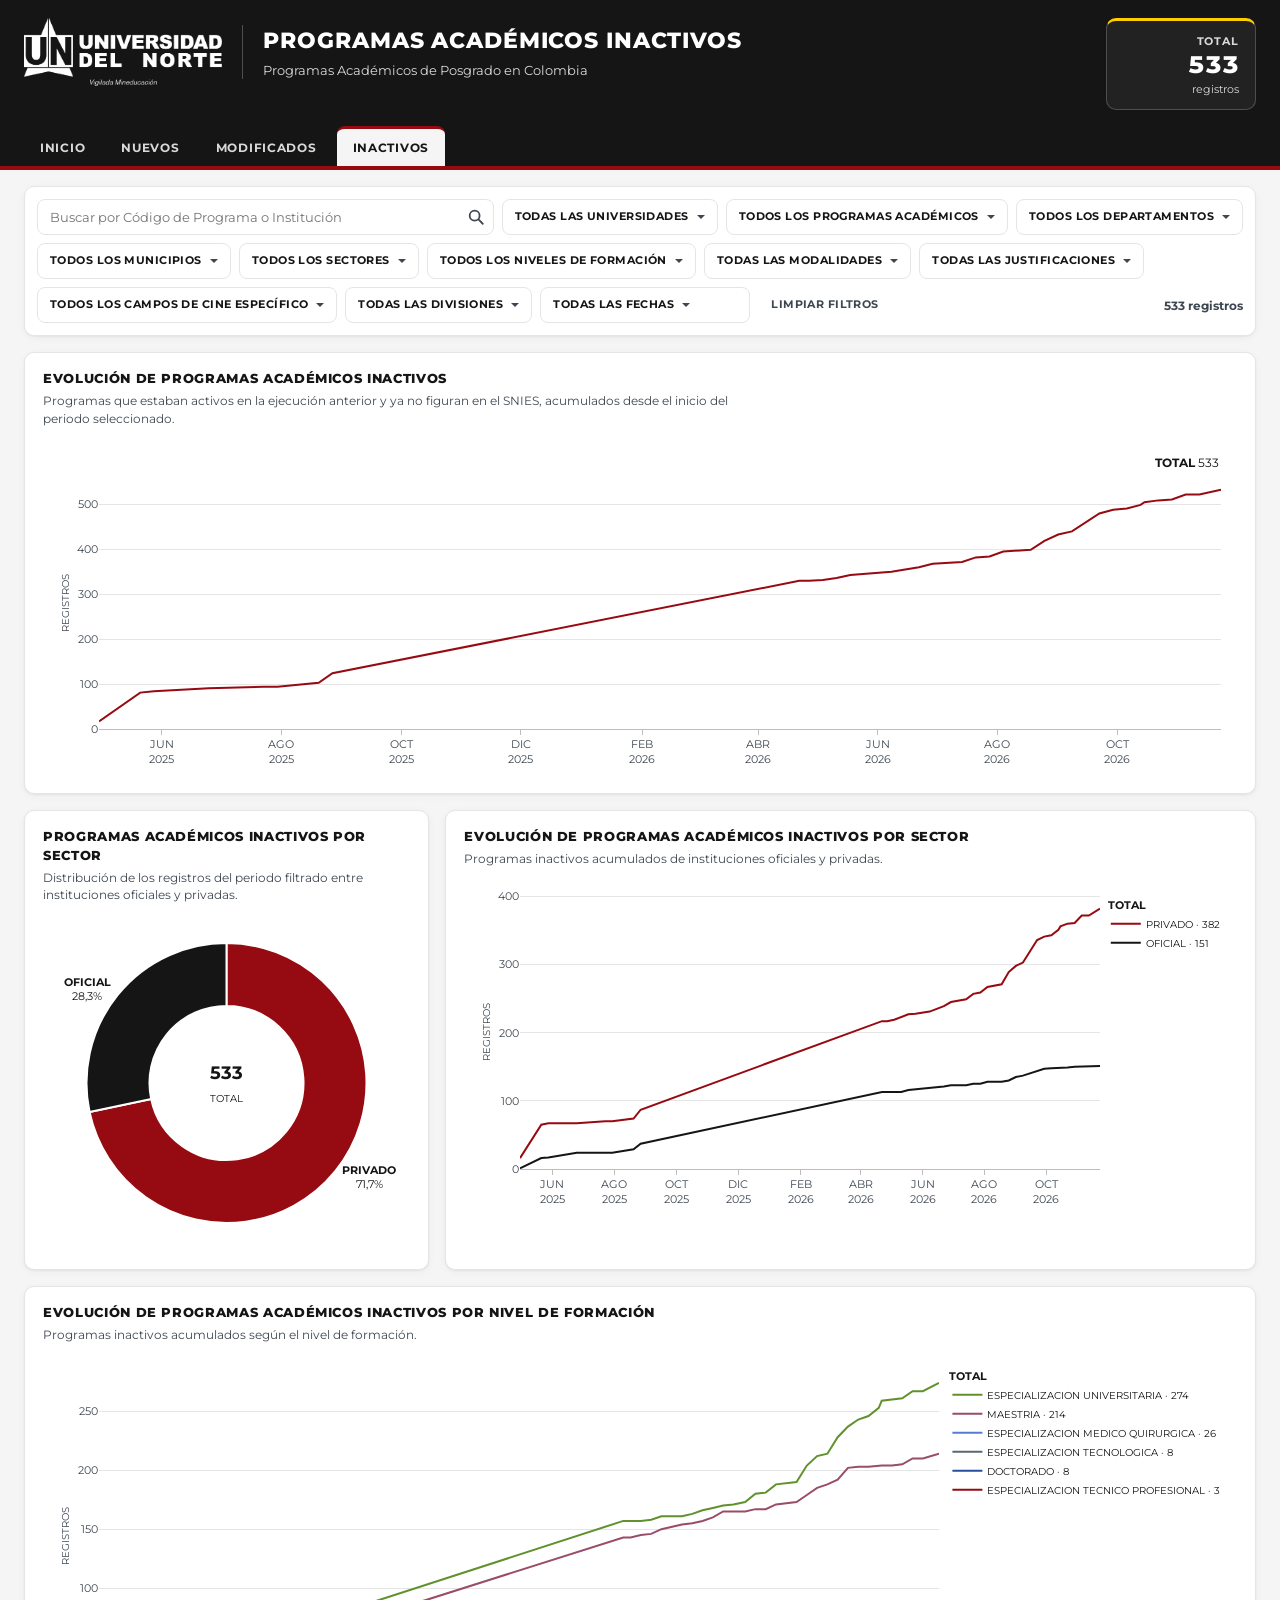
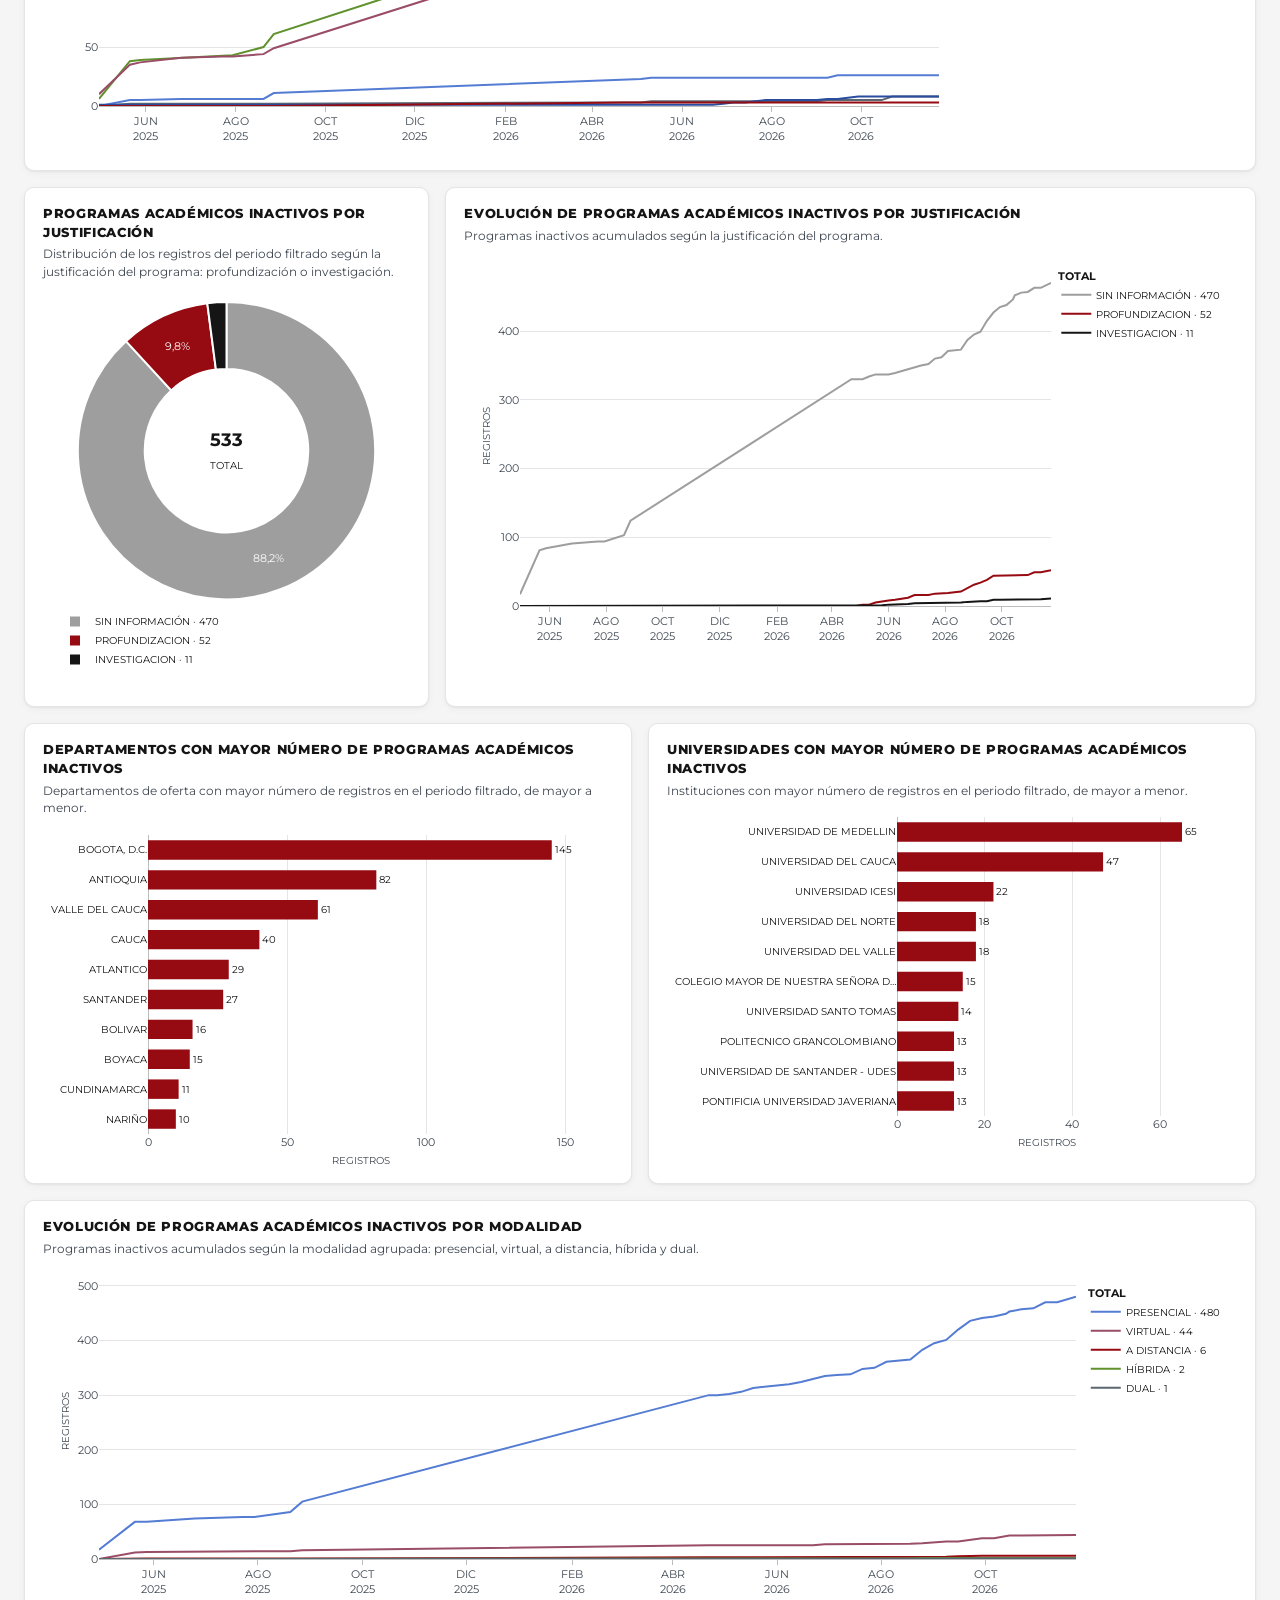
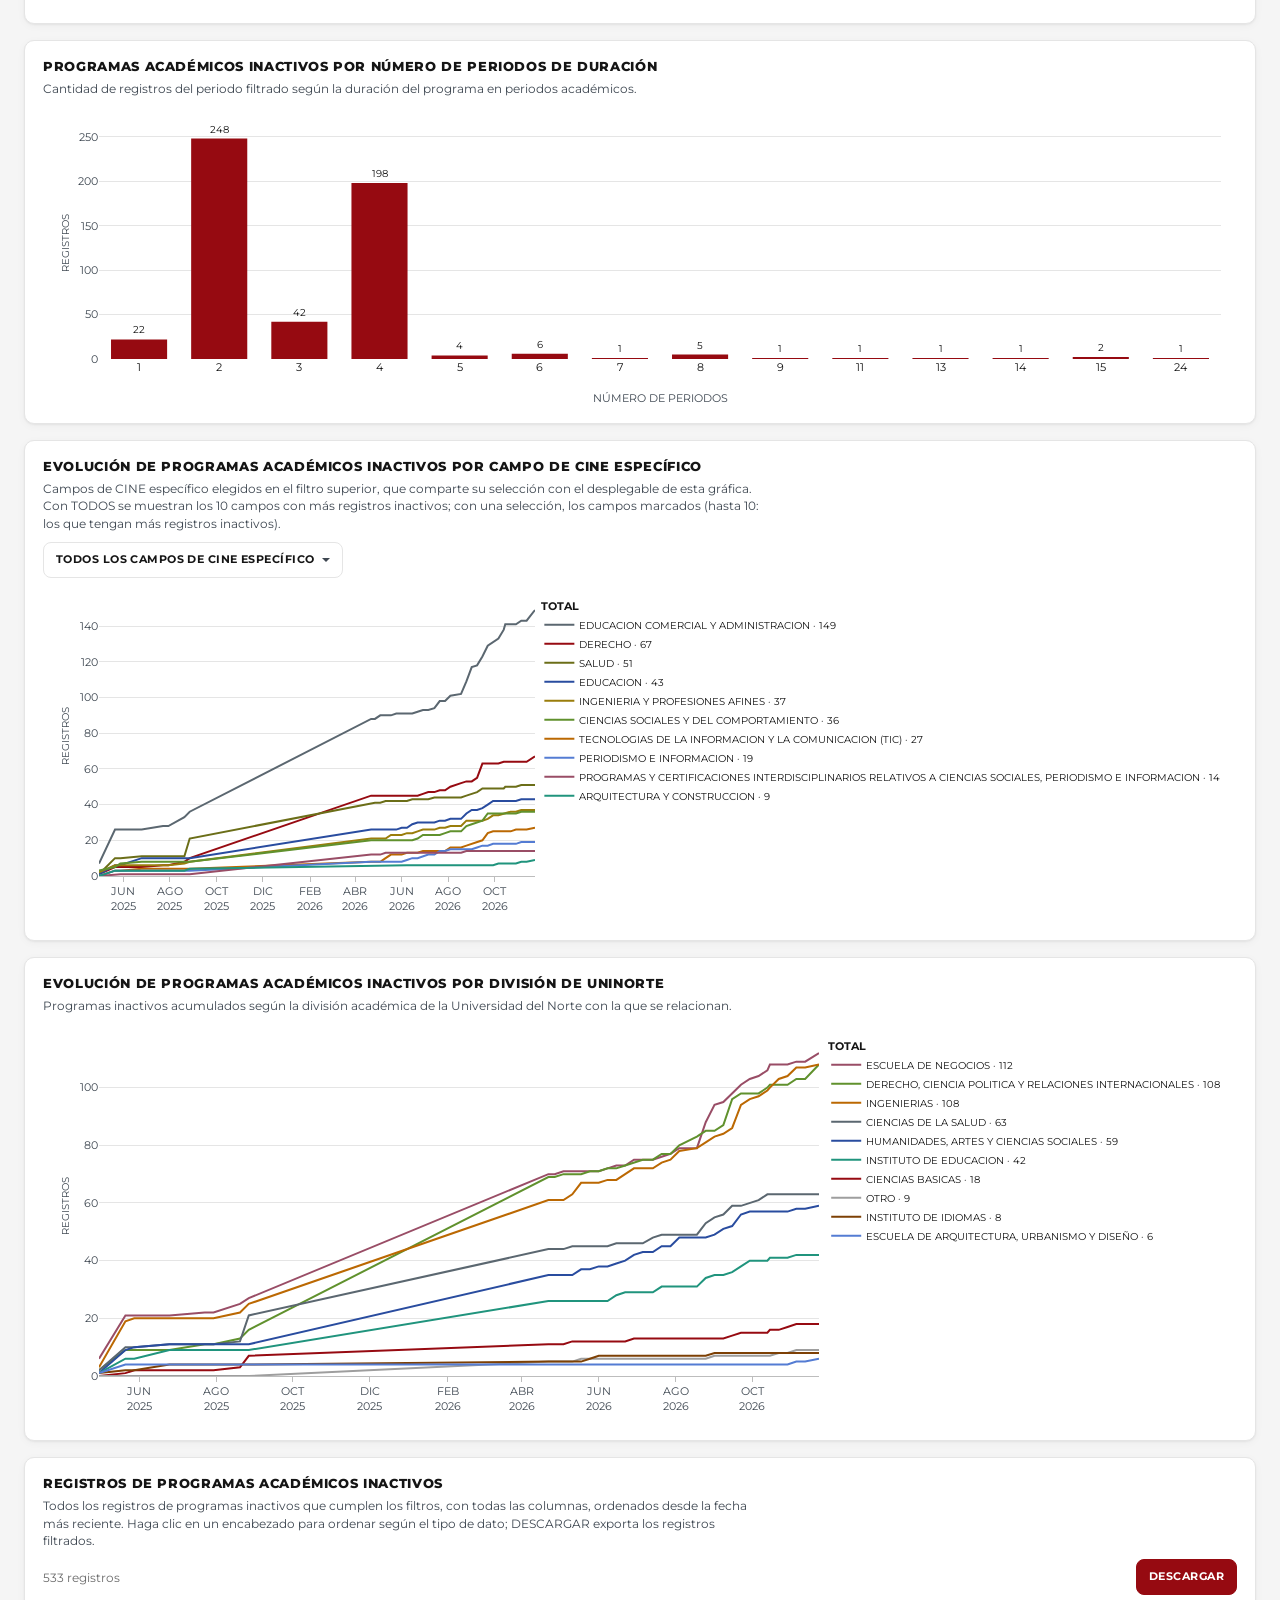
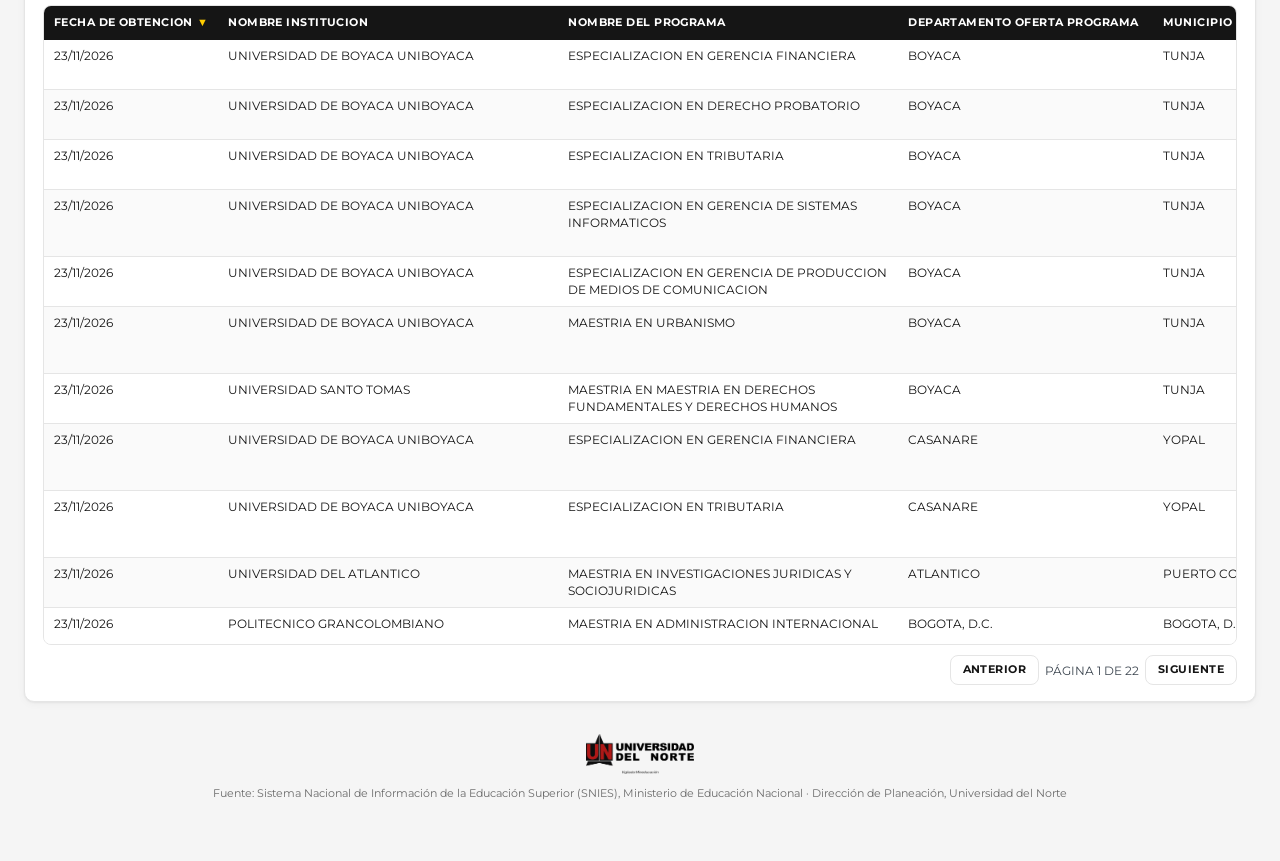
==== commit 8ff2e236: "Actualización SNIES posgrado y dashboard: 2026-11-23" ====
--- a/docs/inactivos.html
+++ b/docs/inactivos.html
@@ -9,7 +9,7 @@
   <meta name="referrer" content="strict-origin-when-cross-origin">
   <link rel="icon" href="assets/img/favicon-uninorte.ico" sizes="32x32">
   <link rel="preload" href="assets/fuentes/montserrat-latin.woff2" as="font" type="font/woff2" crossorigin>
-  <link rel="stylesheet" href="assets/vendor/flatpickr/flatpickr.min.css?v=a67742a9db">
+  <link rel="stylesheet" href="assets/vendor/flatpickr/flatpickr.min.css?v=1b34a42552">
   <link rel="stylesheet" href="assets/estilos.css?v=09d1fbd05a">
   <script type="importmap">
     { "imports": {
@@ -132,12 +132,12 @@
     <p class="pie-pagina">Fuente: Sistema Nacional de Información de la Educación Superior (SNIES), Ministerio de Educación Nacional · Dirección de Planeación, Universidad del Norte</p>
   </main>
 
-  <script src="assets/vendor/plotly/plotly.min.js?v=de3be007a2"></script>
-  <script src="assets/vendor/flatpickr/flatpickr.min.js?v=bd04bb4978"></script>
+  <script src="assets/vendor/plotly/plotly.min.js?v=6d21266ce1"></script>
+  <script src="assets/vendor/flatpickr/flatpickr.min.js?v=1eeab1cb77"></script>
   <script src="assets/vendor/flatpickr/l10n/es.min.js?v=dac7fd9270"></script>
-  <script src="data/comun.js?v=3085ca75e2"></script>
-  <script src="data/inactivos.js?v=c2931b9e13"></script>
-  <script src="assets/app.js?v=5dad2f39ad"></script>
-  <script src="assets/detalle.js?v=26fdbaac07"></script>
+  <script src="data/comun.js?v=a3d61b74a6"></script>
+  <script src="data/inactivos.js?v=24ab2fca2f"></script>
+  <script src="assets/app.js?v=4220fa6516"></script>
+  <script src="assets/detalle.js?v=d41f96f081"></script>
 </body>
 </html>
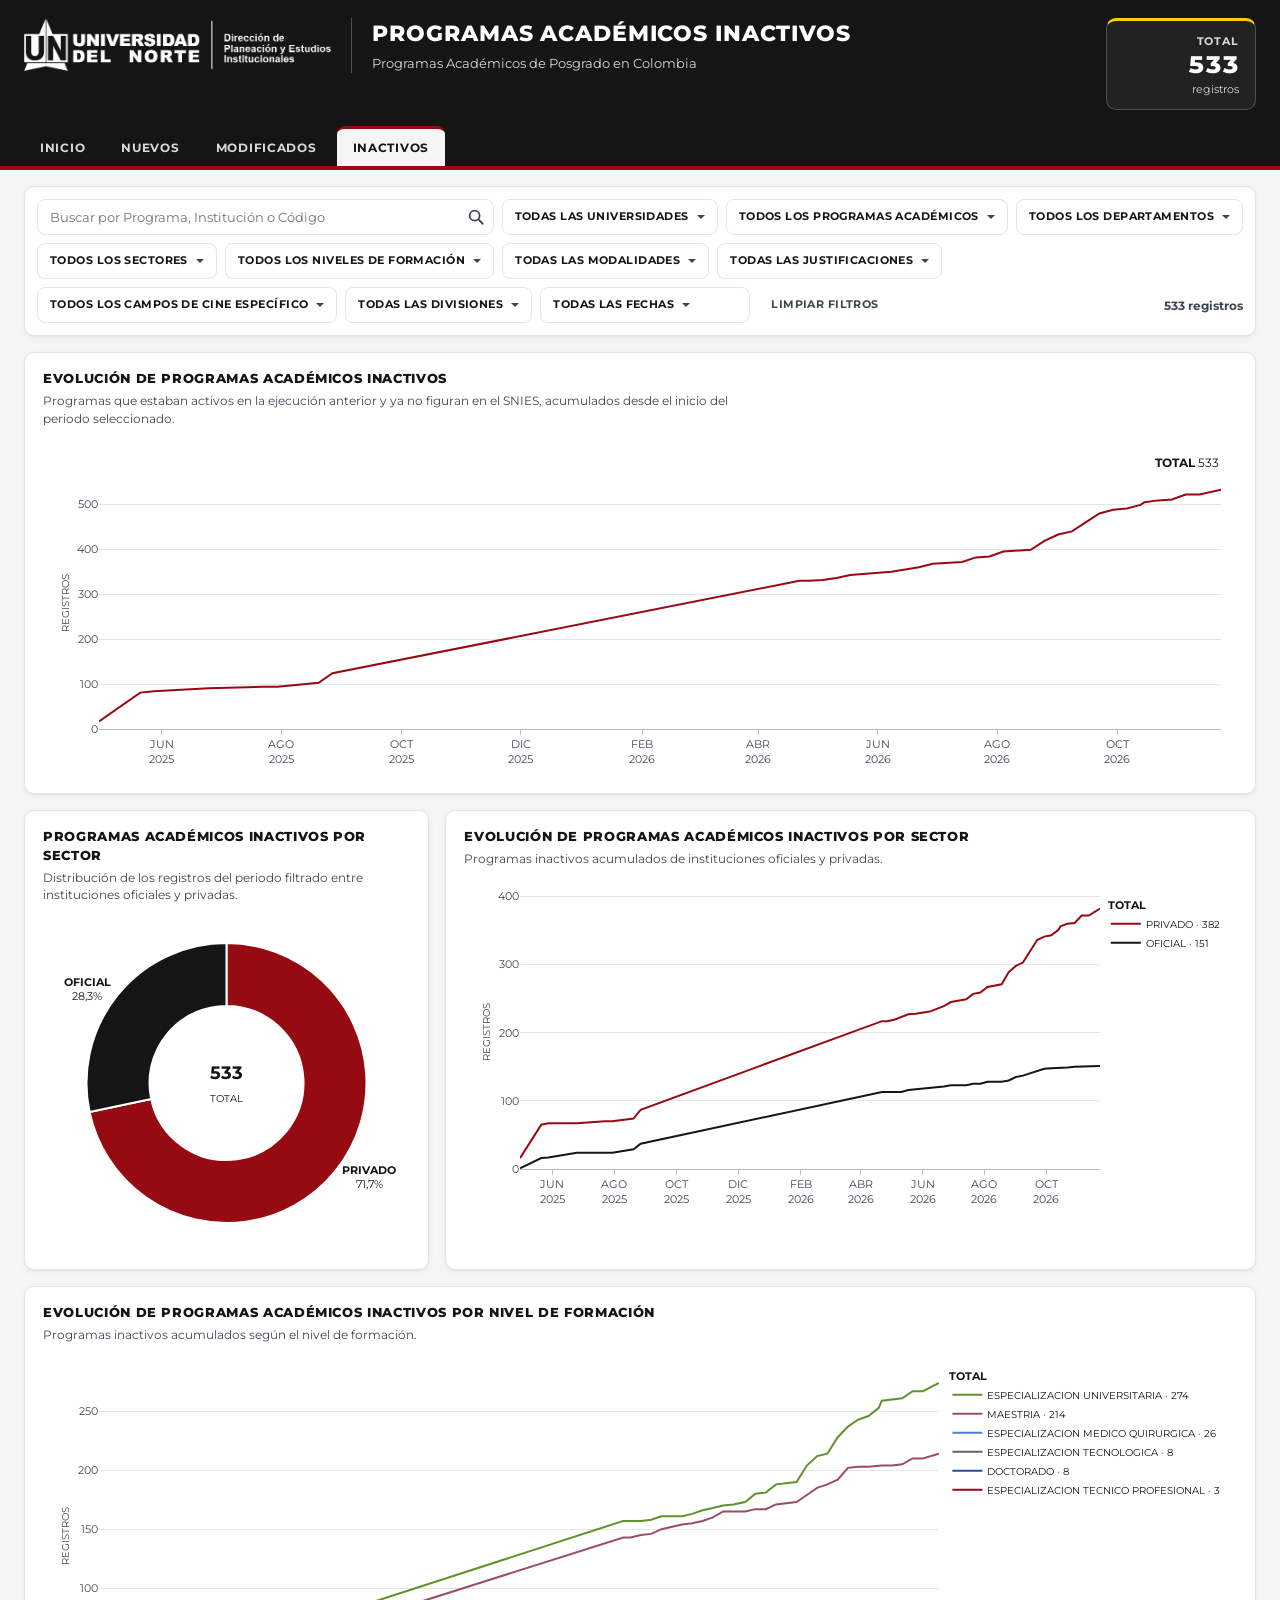
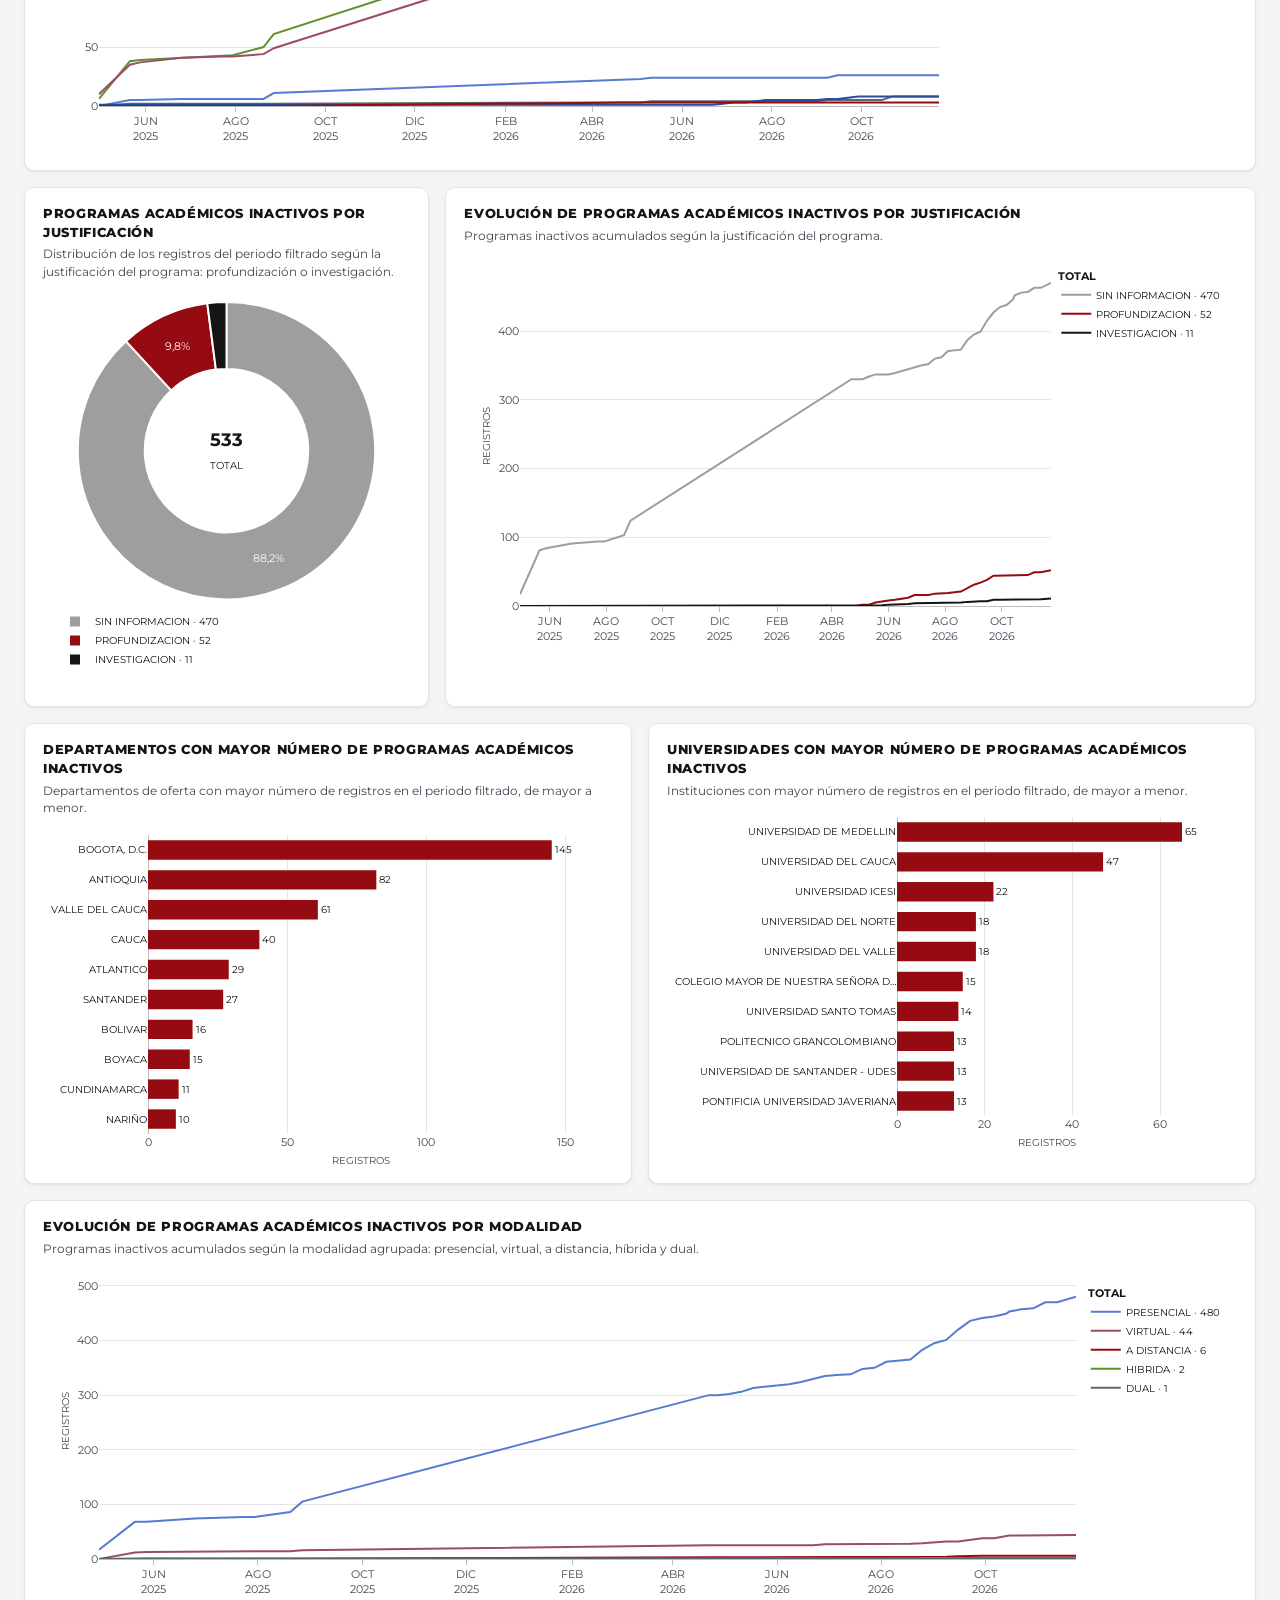
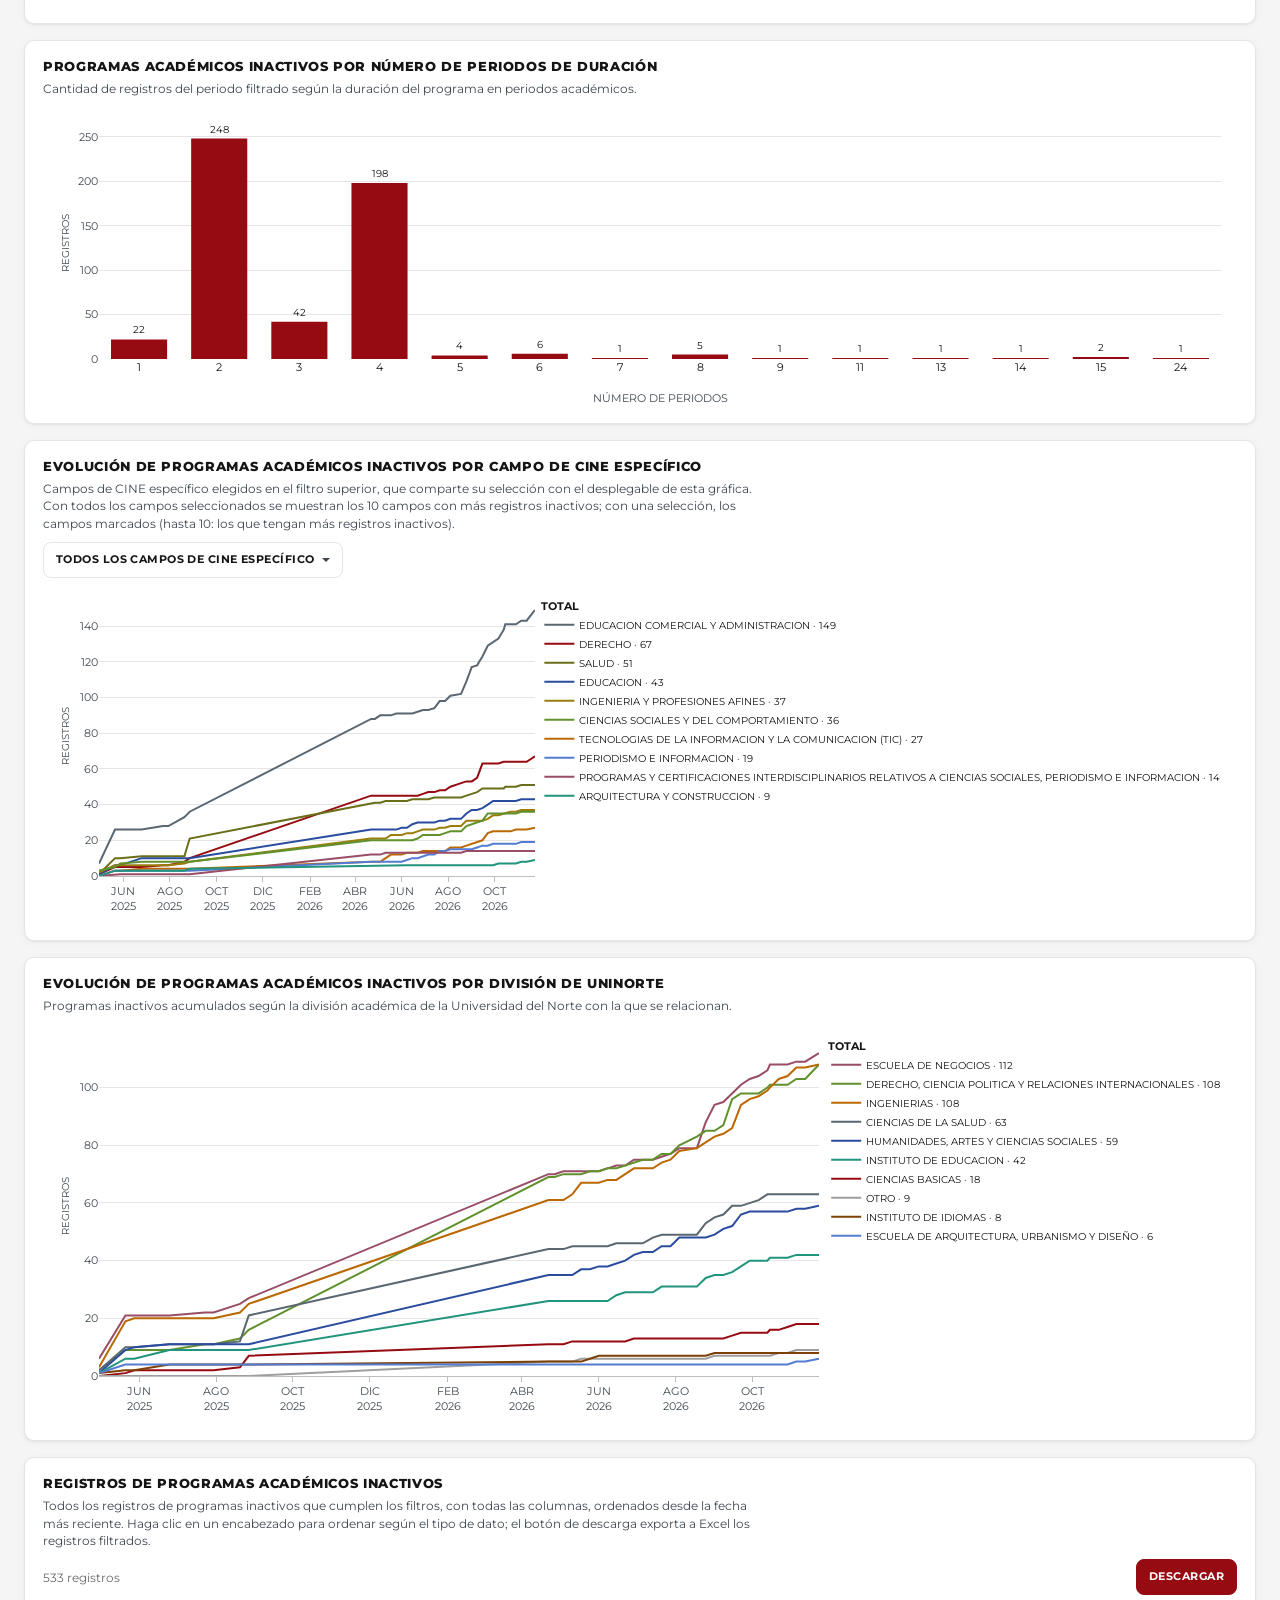
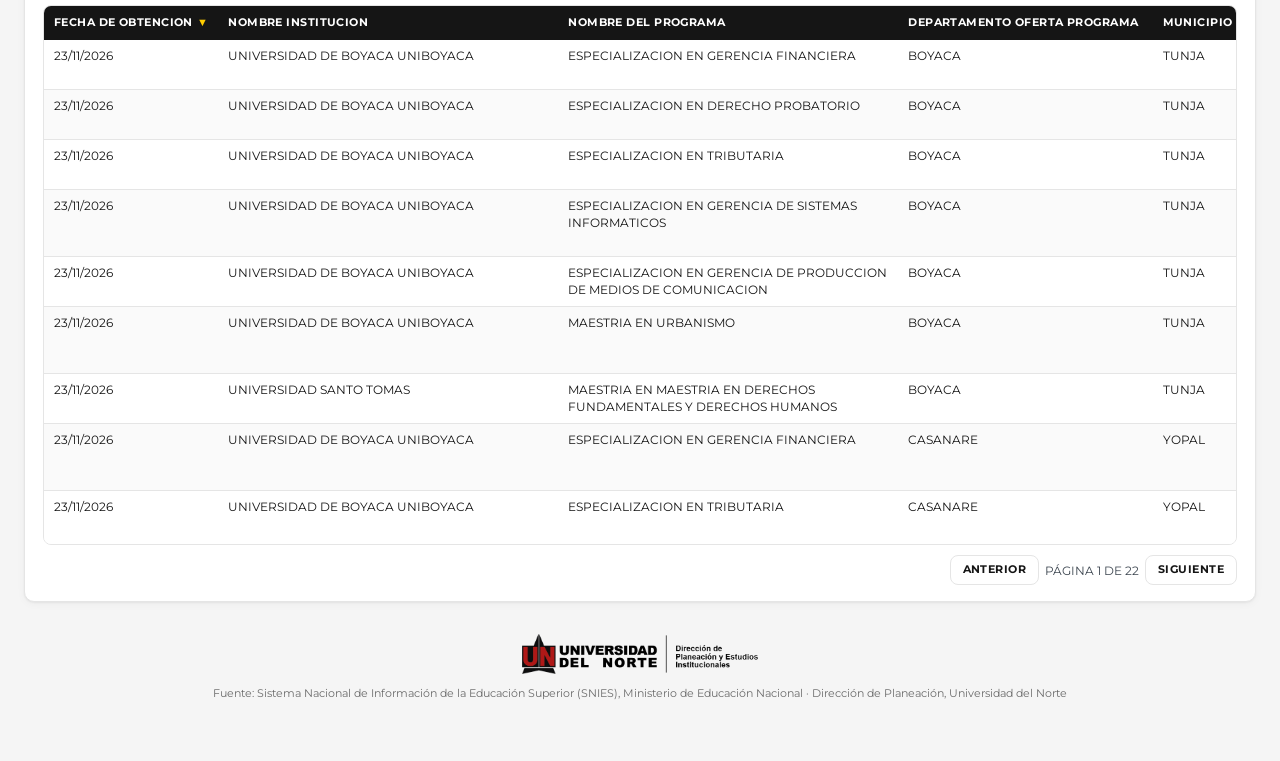
==== commit b1155021: "Modificados consolidado por programa, filtros con TODOS, búsqueda parcial y descarga en Excel - Modi" ====
--- a/docs/inactivos.html
+++ b/docs/inactivos.html
@@ -3,19 +3,18 @@
 <head>
   <meta charset="utf-8">
   <meta name="viewport" content="width=device-width, initial-scale=1">
-  <meta http-equiv="Content-Security-Policy" content="default-src 'self'; script-src 'self' 'sha256-NIeJZsl6sLTTguZcrWSnS7DTicDxO0DSIh4Z3/OGgIE='; style-src 'self' 'unsafe-inline'; img-src 'self' data: blob:; font-src 'self'; connect-src 'self'; worker-src 'self' blob:; object-src 'none'; base-uri 'self'; form-action 'none'">
+  <meta http-equiv="Content-Security-Policy" content="default-src 'self'; script-src 'self' 'sha256-gjXxiS69dR/BRgSzjknAPkC+18MpMmNdqCZ+U6WG0dw='; style-src 'self' 'unsafe-inline'; img-src 'self' data: blob:; font-src 'self'; connect-src 'self'; worker-src 'self' blob:; object-src 'none'; base-uri 'self'; form-action 'none'">
   <title>PROGRAMAS ACADÉMICOS INACTIVOS</title>
   <meta name="description" content="Programas académicos inactivos · Monitor SNIES de programas académicos de posgrado">
   <meta name="referrer" content="strict-origin-when-cross-origin">
   <link rel="icon" href="assets/img/favicon-uninorte.ico" sizes="32x32">
   <link rel="preload" href="assets/fuentes/montserrat-latin.woff2" as="font" type="font/woff2" crossorigin>
-  <link rel="stylesheet" href="assets/vendor/flatpickr/flatpickr.min.css?v=1b34a42552">
-  <link rel="stylesheet" href="assets/estilos.css?v=09d1fbd05a">
+  <link rel="stylesheet" href="assets/vendor/flatpickr/flatpickr.min.css?v=a67742a9db">
+  <link rel="stylesheet" href="assets/estilos.css?v=7ee17878d0">
   <script type="importmap">
     { "imports": {
-      "hyparquet": "./assets/vendor/hyparquet/src/index.js",
-      "hyparquet/": "./assets/vendor/hyparquet/",
-      "hyparquet-writer": "./assets/vendor/hyparquet-writer/src/index.js"
+      "write-excel-file/browser": "./assets/vendor/write-excel-file/browser/index.js",
+      "fflate": "./assets/vendor/fflate/esm/browser.js"
     } }
   </script>
 </head>
@@ -24,7 +23,7 @@
     <div class="encabezado-int">
       <div class="enc-fila">
         <div class="enc-marca">
-          <img class="enc-logo" src="assets/img/logo-uninorte-blanco.png" width="198" height="68" alt="Universidad del Norte">
+          <img class="enc-logo" src="assets/img/logo-uninorte-direccion-blanco.png" width="307" height="52" alt="Universidad del Norte">
           <div class="enc-textos">
             <h1 class="enc-titulo">PROGRAMAS ACADÉMICOS INACTIVOS</h1>
           <p class="enc-sub">Programas Académicos de Posgrado en Colombia</p>
@@ -111,7 +110,7 @@
     <div class="fila">
       <section class="tarjeta" aria-labelledby="t-g-cine">
         <h2 class="tarjeta-tit" id="t-g-cine">EVOLUCIÓN DE PROGRAMAS ACADÉMICOS INACTIVOS POR CAMPO DE CINE ESPECÍFICO</h2>
-        <p class="tarjeta-sub">Campos de CINE específico elegidos en el filtro superior, que comparte su selección con el desplegable de esta gráfica. Con TODOS se muestran los 10 campos con más registros inactivos; con una selección, los campos marcados (hasta 10: los que tengan más registros inactivos).</p>
+        <p class="tarjeta-sub">Campos de CINE específico elegidos en el filtro superior, que comparte su selección con el desplegable de esta gráfica. Con todos los campos seleccionados se muestran los 10 campos con más registros inactivos; con una selección, los campos marcados (hasta 10: los que tengan más registros inactivos).</p>
         <div id="cine-ctrl"></div>
         <div class="grafica " id="g-cine" role="img" aria-label="Evolución de programas académicos inactivos por campo de cine específico"></div>
       </section>
@@ -125,19 +124,19 @@
     </div>
     <section class="tarjeta" aria-labelledby="t-tabla">
       <h2 class="tarjeta-tit" id="t-tabla">REGISTROS DE PROGRAMAS ACADÉMICOS INACTIVOS</h2>
-      <p class="tarjeta-sub">Todos los registros de programas inactivos que cumplen los filtros, con todas las columnas, ordenados desde la fecha más reciente. Haga clic en un encabezado para ordenar según el tipo de dato; DESCARGAR exporta los registros filtrados.</p>
+      <p class="tarjeta-sub">Todos los registros de programas inactivos que cumplen los filtros, con todas las columnas, ordenados desde la fecha más reciente. Haga clic en un encabezado para ordenar según el tipo de dato; el botón de descarga exporta a Excel los registros filtrados.</p>
       <div id="tabla"></div>
     </section>
-    <img class="pie-logo" src="assets/img/logo-uninorte-principal.png" width="107" height="40" alt="Universidad del Norte">
+    <img class="pie-logo" src="assets/img/logo-uninorte-direccion-principal.png" width="237" height="40" alt="Universidad del Norte">
     <p class="pie-pagina">Fuente: Sistema Nacional de Información de la Educación Superior (SNIES), Ministerio de Educación Nacional · Dirección de Planeación, Universidad del Norte</p>
   </main>
 
-  <script src="assets/vendor/plotly/plotly.min.js?v=6d21266ce1"></script>
-  <script src="assets/vendor/flatpickr/flatpickr.min.js?v=1eeab1cb77"></script>
+  <script src="assets/vendor/plotly/plotly.min.js?v=de3be007a2"></script>
+  <script src="assets/vendor/flatpickr/flatpickr.min.js?v=bd04bb4978"></script>
   <script src="assets/vendor/flatpickr/l10n/es.min.js?v=dac7fd9270"></script>
-  <script src="data/comun.js?v=a3d61b74a6"></script>
-  <script src="data/inactivos.js?v=24ab2fca2f"></script>
-  <script src="assets/app.js?v=4220fa6516"></script>
-  <script src="assets/detalle.js?v=d41f96f081"></script>
+  <script src="data/comun.js?v=b3c1cdebd1"></script>
+  <script src="data/inactivos.js?v=8125e4d98d"></script>
+  <script src="assets/app.js?v=a0ad407725"></script>
+  <script src="assets/detalle.js?v=c9e54042cd"></script>
 </body>
 </html>
--- a/docs/assets/estilos.css
+++ b/docs/assets/estilos.css
@@ -72,7 +72,7 @@
 .enc-fila { display: flex; align-items: flex-start; justify-content: space-between; gap: 16px; flex-wrap: wrap; }
 /* Marca: logotipo institucional (versión blanca sobre fondo negro) con área de respeto de 20 px y filete separador */
 .enc-marca { display: flex; align-items: center; gap: 20px; flex-wrap: wrap; }
-.enc-logo { display: block; height: 68px; width: auto; }
+.enc-logo { display: block; height: 52px; width: auto; }
 .enc-textos { padding-left: 20px; border-left: 1px solid rgba(255, 255, 255, .25); }
 .enc-titulo { margin: 0; font-size: 22px; font-weight: 800; letter-spacing: .04em; text-transform: uppercase; }
 .enc-sub { margin: 4px 0 0; color: var(--texto-sobre-negro); font-size: 13px; }
@@ -114,22 +114,15 @@
 .ms-panel { display: none; position: absolute; top: 40px; left: 0; z-index: 30; width: 320px; max-height: 380px; background: var(--blanco); border: 1px solid var(--gris-sep); border-radius: var(--radio); box-shadow: 0 8px 24px rgba(0, 0, 0, .14); padding: 8px; flex-direction: column; }
 .ms.abierto .ms-panel { display: flex; }
 .ms-panel.a-derecha { left: auto; right: 0; }
-.ms-panel input[type=search] { height: 32px; padding: 0 10px; border: 1px solid var(--gris-sep); border-radius: 6px; font: inherit; font-size: 12px; margin-bottom: 6px; }
+.ms-panel input[type=search] { height: 22px; flex: none; padding: 0 10px; border: 1px solid var(--gris-sep); border-radius: 6px; font: inherit; font-size: 12px; margin-bottom: 6px; }
 .ms-ops { overflow-y: auto; }
 .ms-op { display: flex; align-items: flex-start; gap: 8px; padding: 6px 8px; border-radius: 6px; font-size: 12px; cursor: pointer; }
 .ms-op:hover { background: var(--gris-claro); }
 .ms-op input { margin: 2px 0 0; accent-color: var(--rojo); }
 .ms-txt { flex: 1; min-width: 0; }
-.ms-aislar { margin-left: auto; align-self: center; flex: none; border: 1px solid var(--gris-sep); background: var(--blanco); color: var(--texto-2); border-radius: 6px; font: inherit; font-size: 10px; font-weight: 700; letter-spacing: .04em; padding: 2px 6px; cursor: pointer; opacity: 0; }
-.ms-op:hover .ms-aislar, .ms-aislar:focus-visible { opacity: 1; }
-.ms-aislar:hover { background: var(--gris-claro); color: var(--negro); }
-.ms-aislar:focus-visible { outline: 2px solid var(--rojo); outline-offset: 1px; }
-@media (hover: none) { .ms-aislar { opacity: 1; } }
-.ms-aviso { margin: 4px 2px; padding: 6px 8px; border-radius: 6px; background: var(--rojo-tenue); color: var(--rojo); font-size: 11px; font-weight: 700; }
 .ms-op.todos { font-weight: 700; border-bottom: 1px solid var(--gris-sep); border-radius: 0; }
 .ms-padre { justify-content: space-between; align-items: center; }
 .ms-padre label { display: flex; align-items: flex-start; gap: 8px; cursor: pointer; flex: 1; }
-.ms-padre .ms-aislar { margin-right: 6px; }
 .ms-padre input { margin: 2px 0 0; accent-color: var(--rojo); }
 .ms-expandir { border: 1px solid var(--gris-sep); background: var(--blanco); border-radius: 6px; width: 26px; height: 24px; cursor: pointer; font: inherit; font-size: 12px; color: var(--negro); }
 .ms-expandir:hover { background: var(--gris-claro); }
@@ -202,7 +195,7 @@
 
 /* Tabla */
 .tabla-cab { display: flex; align-items: center; justify-content: space-between; gap: 12px; flex-wrap: wrap; margin-bottom: 10px; }
-.tabla-env { overflow: auto; max-height: 640px; border: 1px solid var(--gris-sep); border-radius: 8px; }
+.tabla-env { overflow: auto; max-height: 540px; border: 1px solid var(--gris-sep); border-radius: 8px; }
 table.datos { border-collapse: collapse; width: max-content; min-width: 100%; font-size: 12px; }
 table.datos th { position: sticky; top: 0; background: var(--negro); color: var(--blanco); text-align: left; font-size: 11px; font-weight: 700; letter-spacing: .04em; padding: 9px 10px; white-space: nowrap; cursor: pointer; user-select: none; text-transform: uppercase; }
 table.datos th:hover { background: var(--negro-hover); }
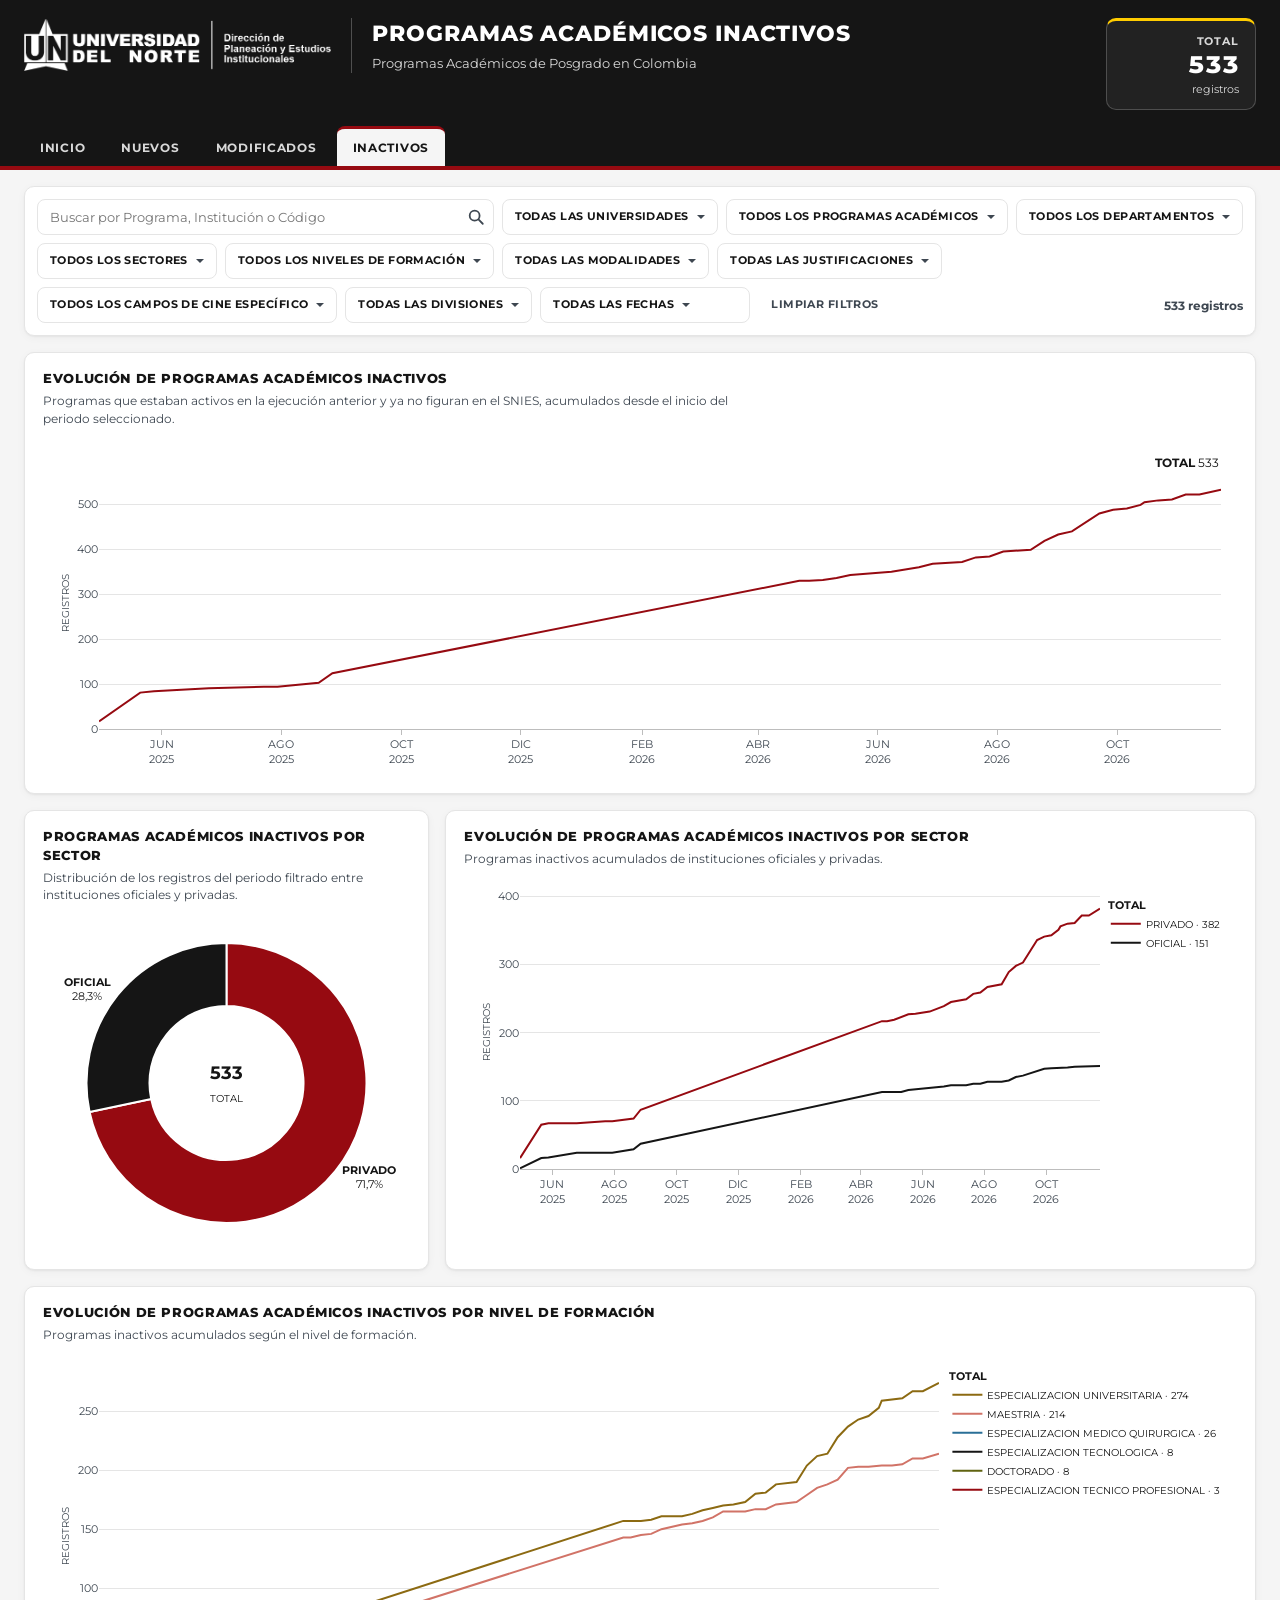
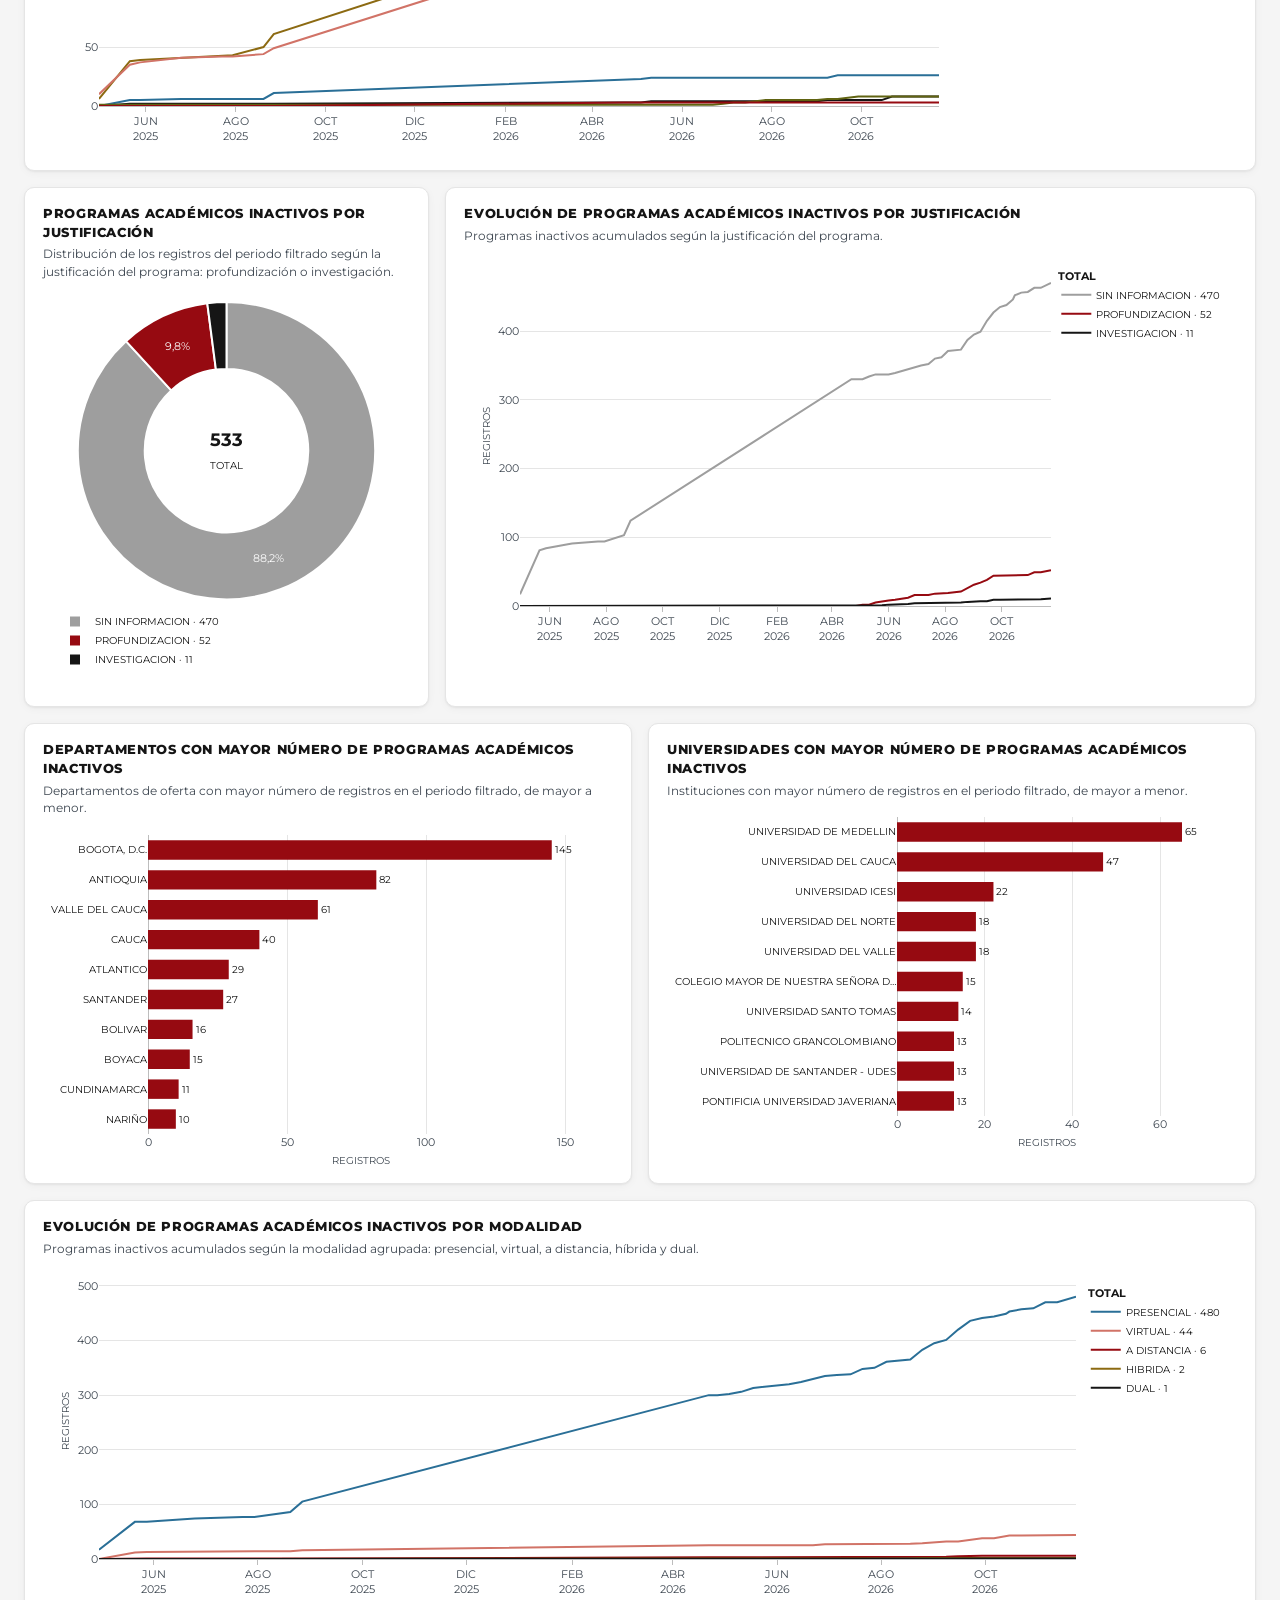
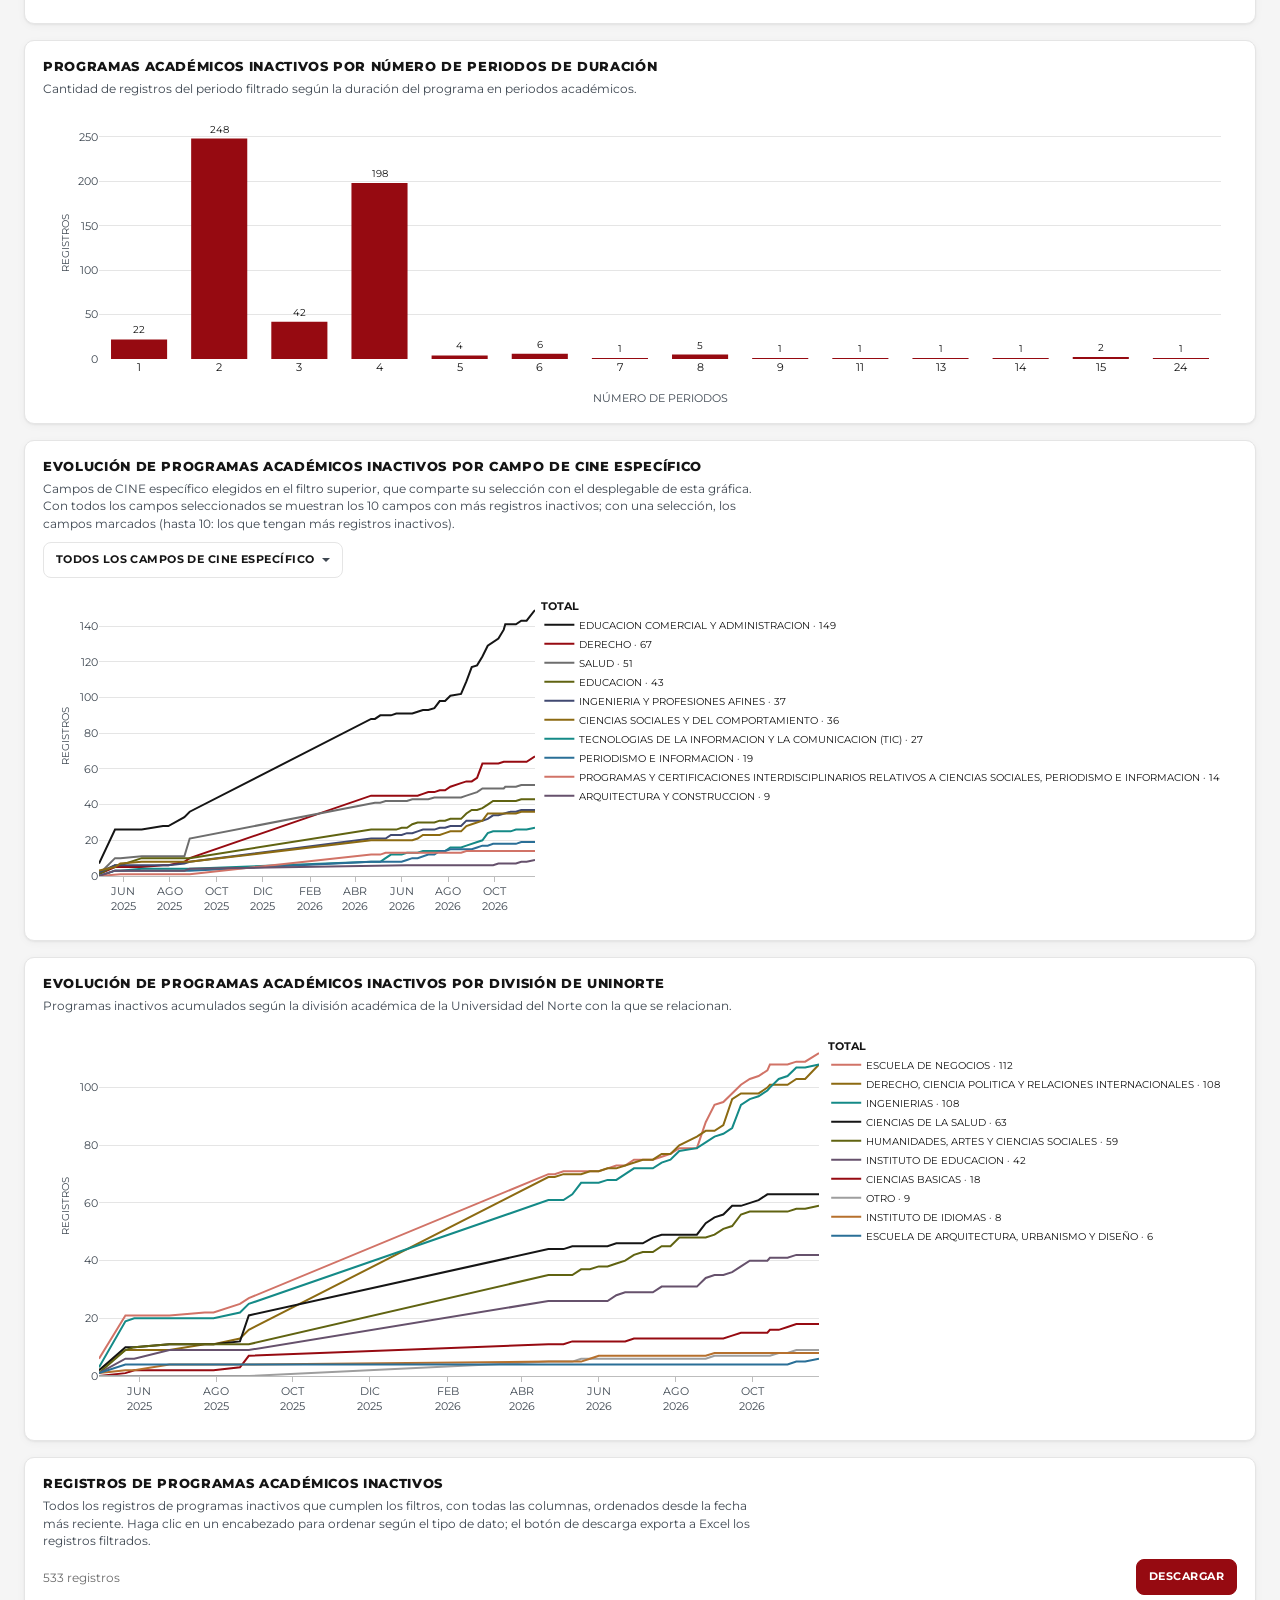
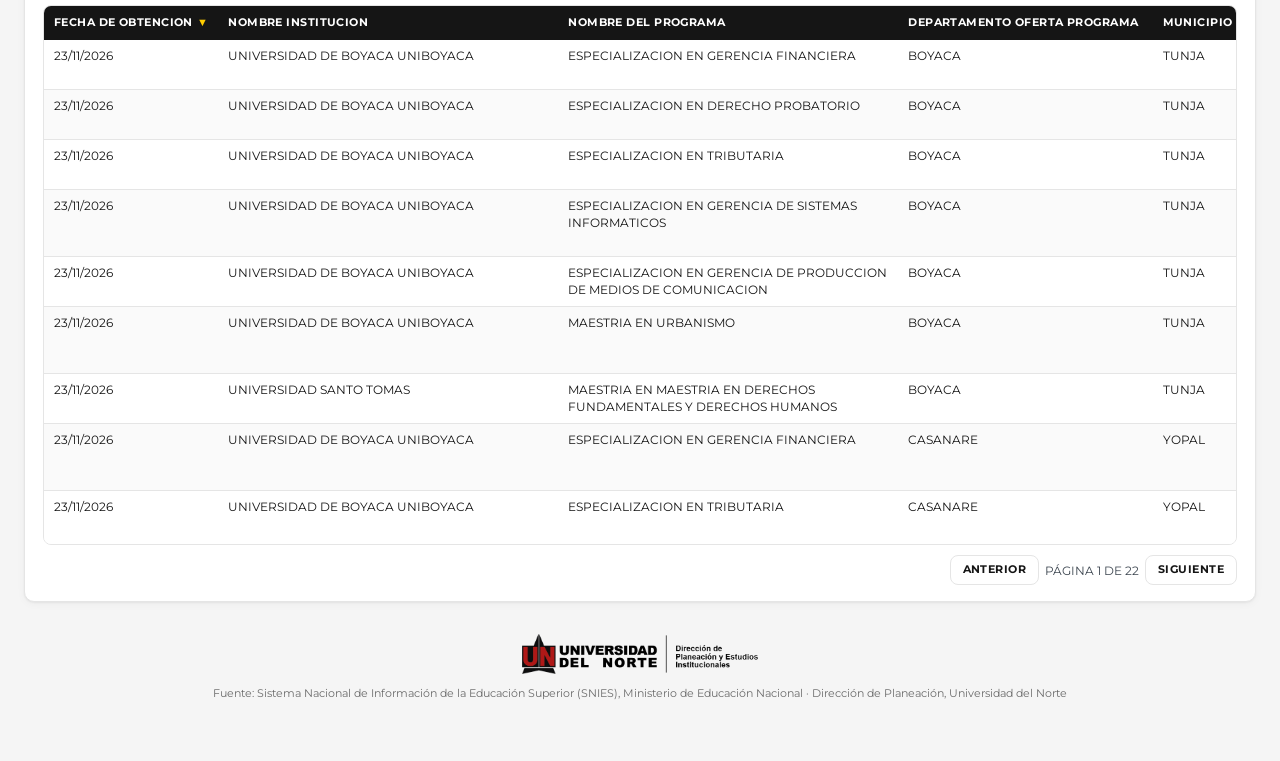
==== commit b8fc4404: "Departamento y costo de matrícula como tipos de cambio, regla del correo, paleta de series y documen" ====
--- a/docs/inactivos.html
+++ b/docs/inactivos.html
@@ -10,7 +10,7 @@
   <link rel="icon" href="assets/img/favicon-uninorte.ico" sizes="32x32">
   <link rel="preload" href="assets/fuentes/montserrat-latin.woff2" as="font" type="font/woff2" crossorigin>
   <link rel="stylesheet" href="assets/vendor/flatpickr/flatpickr.min.css?v=a67742a9db">
-  <link rel="stylesheet" href="assets/estilos.css?v=7ee17878d0">
+  <link rel="stylesheet" href="assets/estilos.css?v=6e487552b2">
   <script type="importmap">
     { "imports": {
       "write-excel-file/browser": "./assets/vendor/write-excel-file/browser/index.js",
@@ -134,7 +134,7 @@
   <script src="assets/vendor/plotly/plotly.min.js?v=de3be007a2"></script>
   <script src="assets/vendor/flatpickr/flatpickr.min.js?v=bd04bb4978"></script>
   <script src="assets/vendor/flatpickr/l10n/es.min.js?v=dac7fd9270"></script>
-  <script src="data/comun.js?v=b3c1cdebd1"></script>
+  <script src="data/comun.js?v=f492cf5dba"></script>
   <script src="data/inactivos.js?v=8125e4d98d"></script>
   <script src="assets/app.js?v=a0ad407725"></script>
   <script src="assets/detalle.js?v=c9e54042cd"></script>
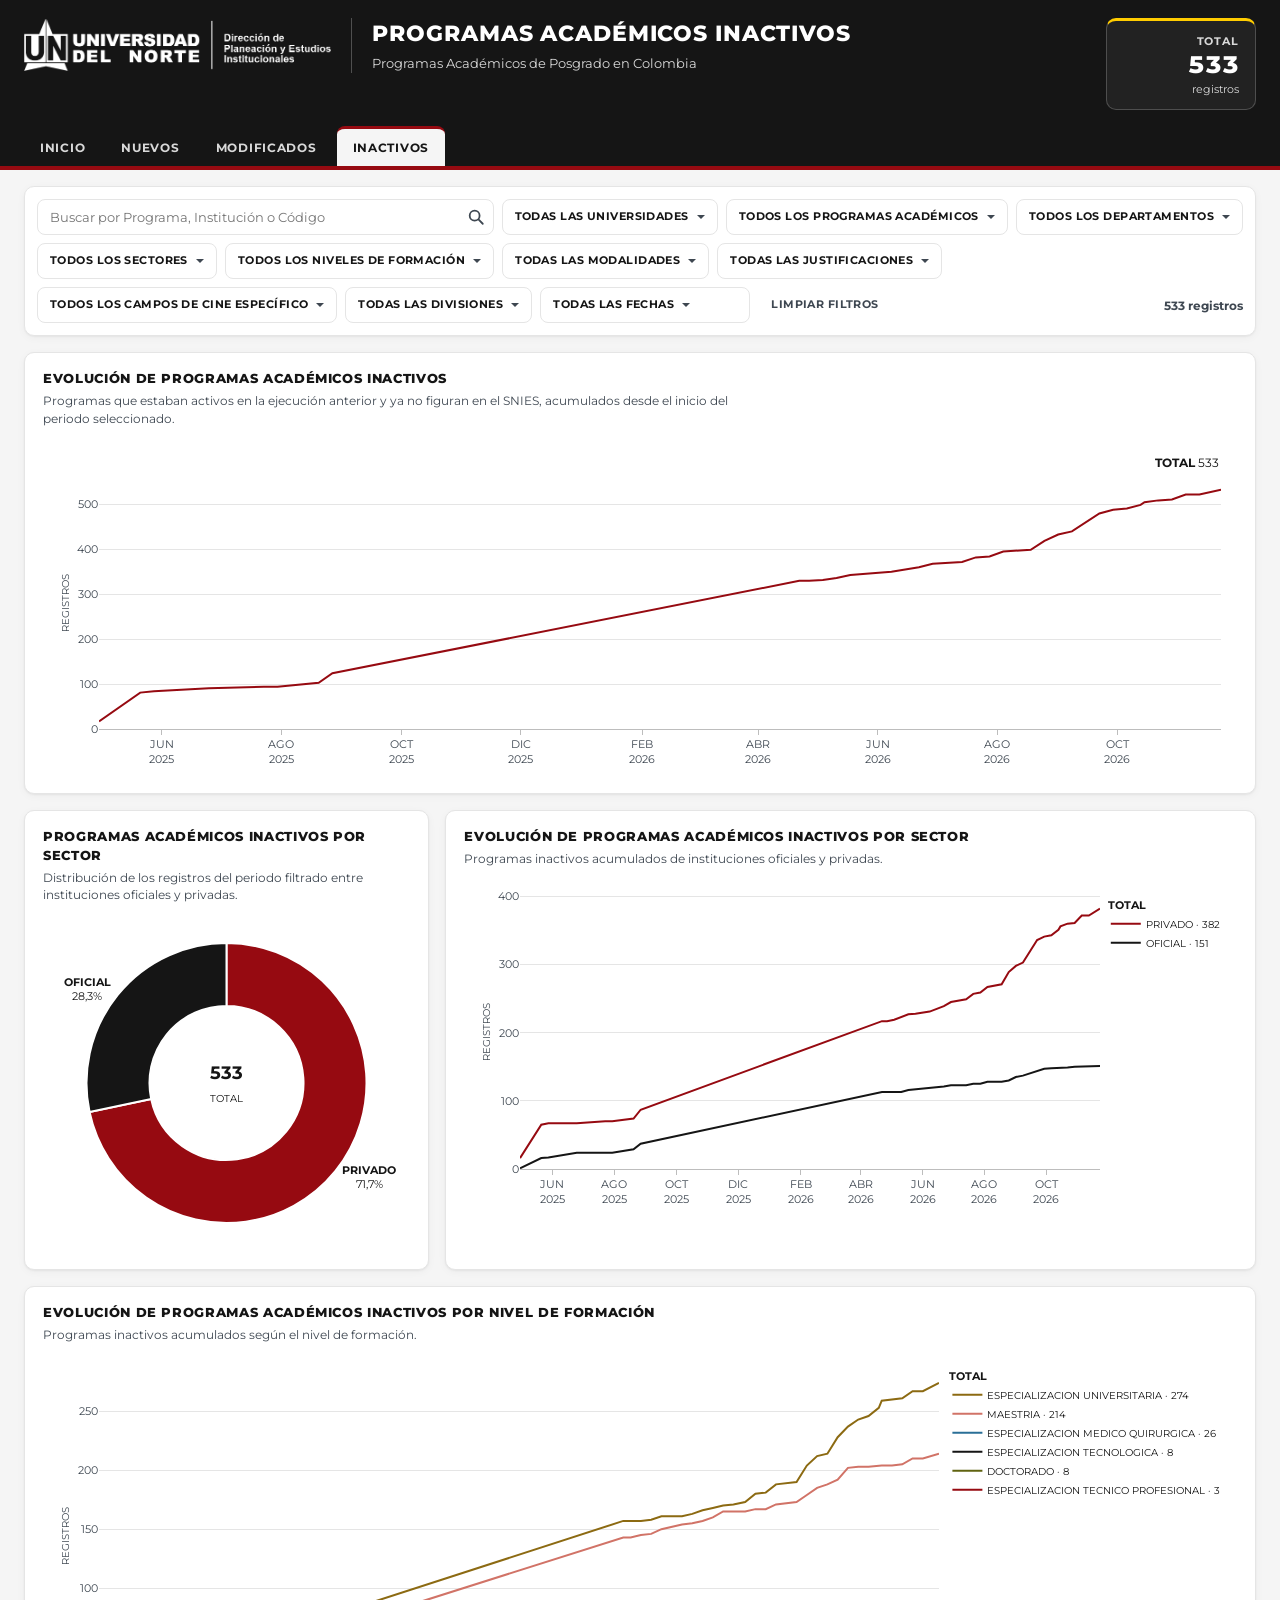
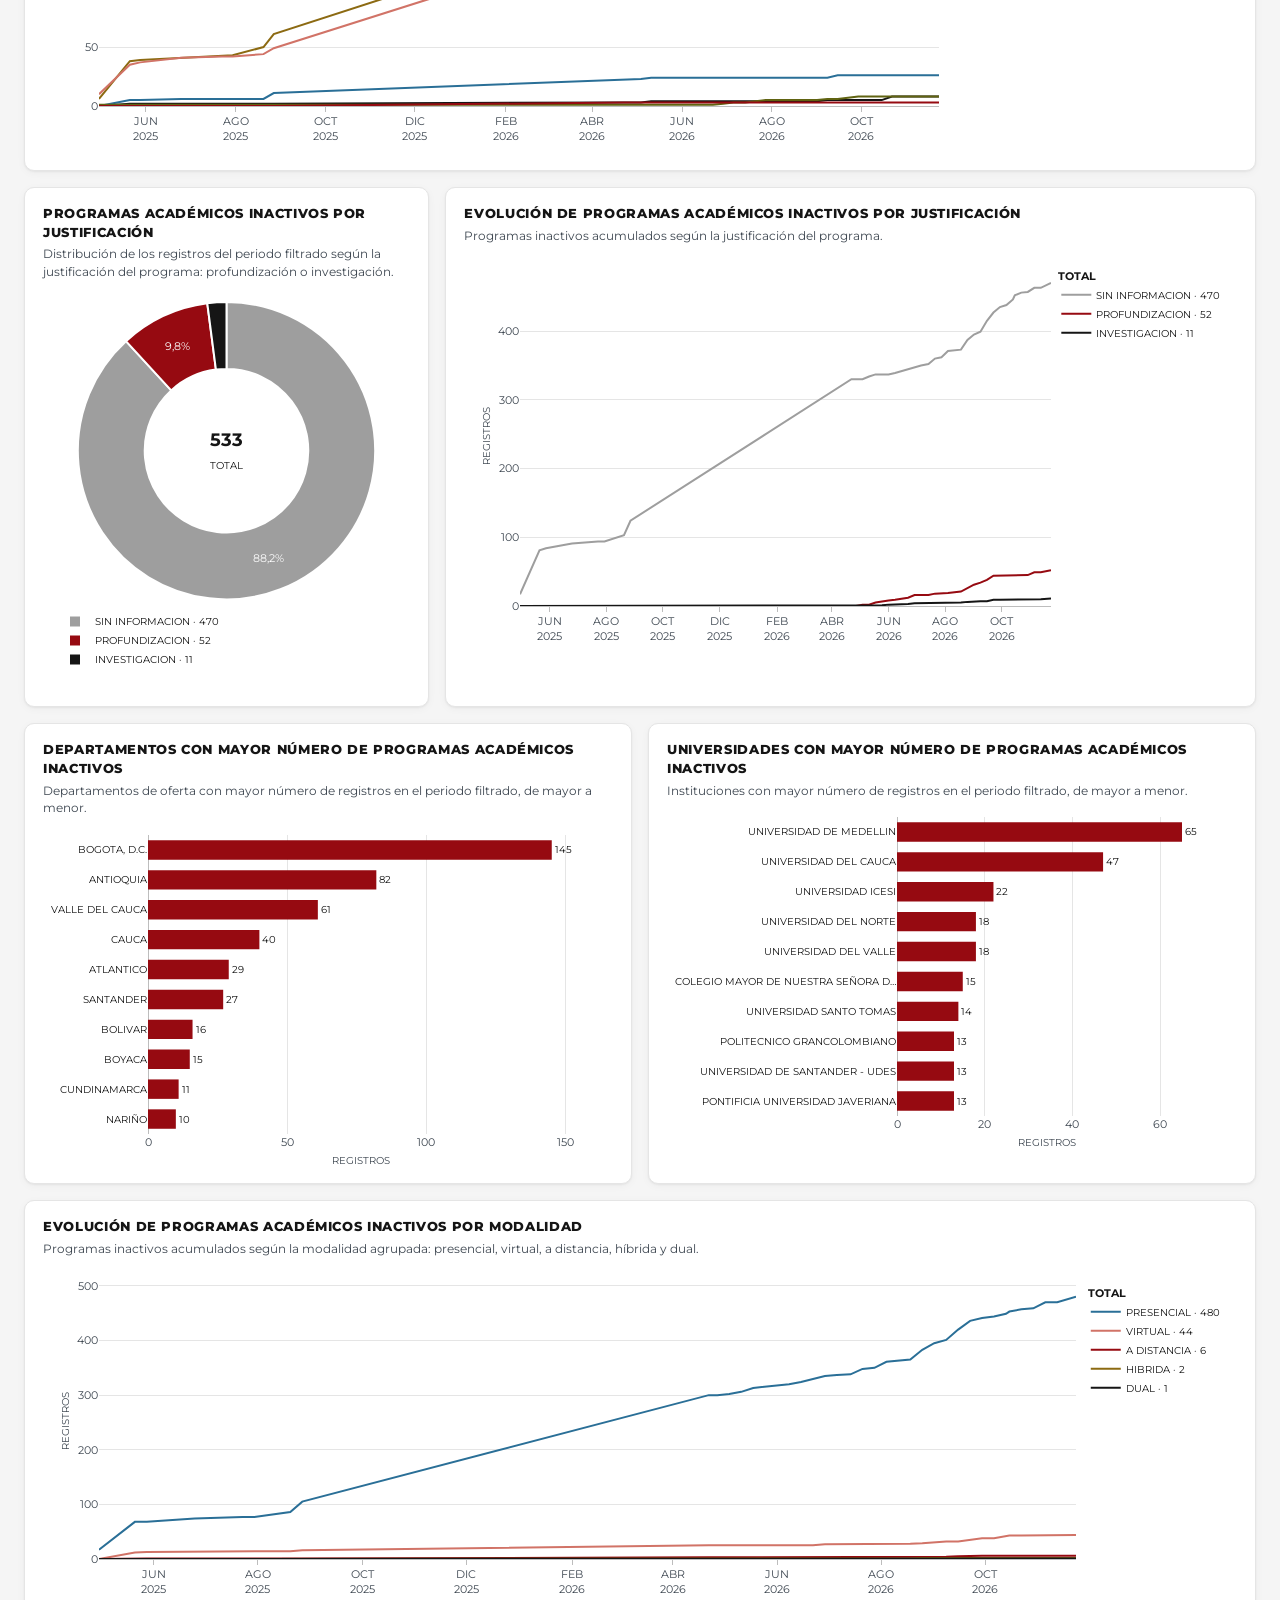
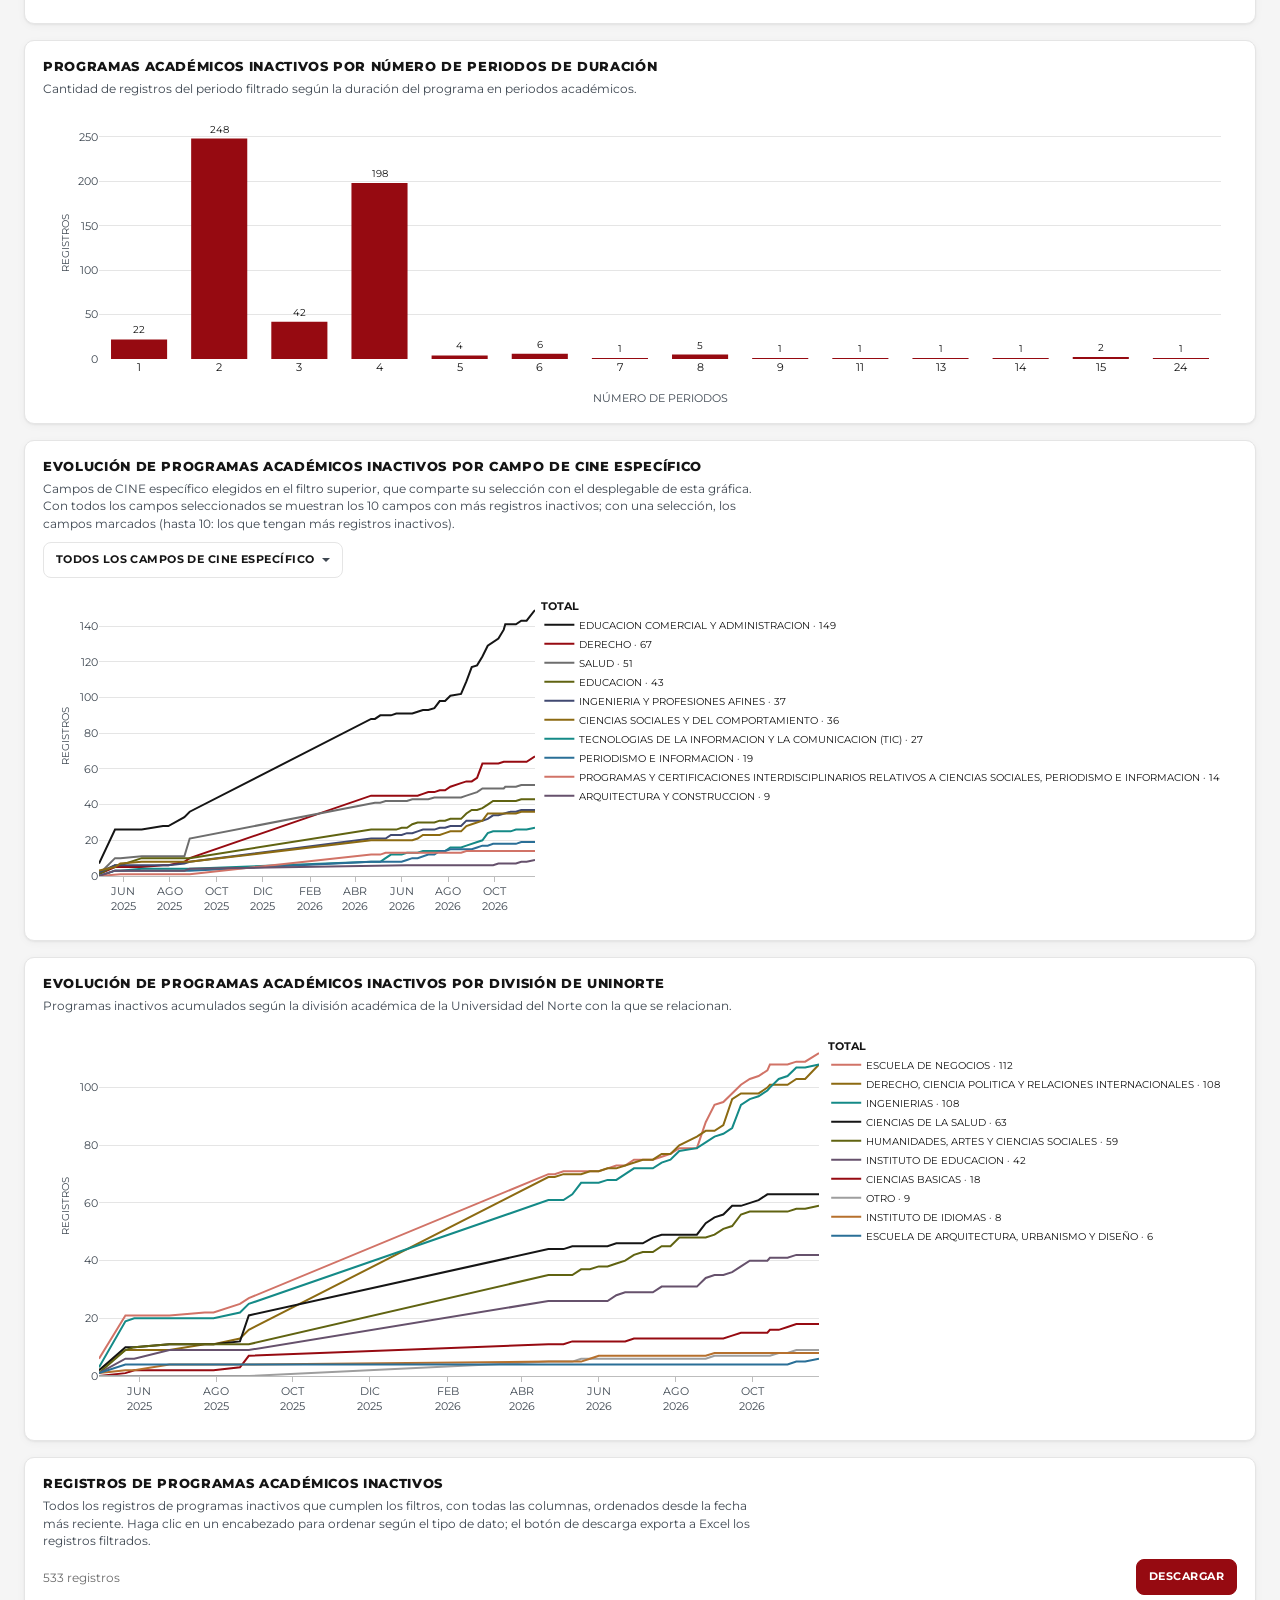
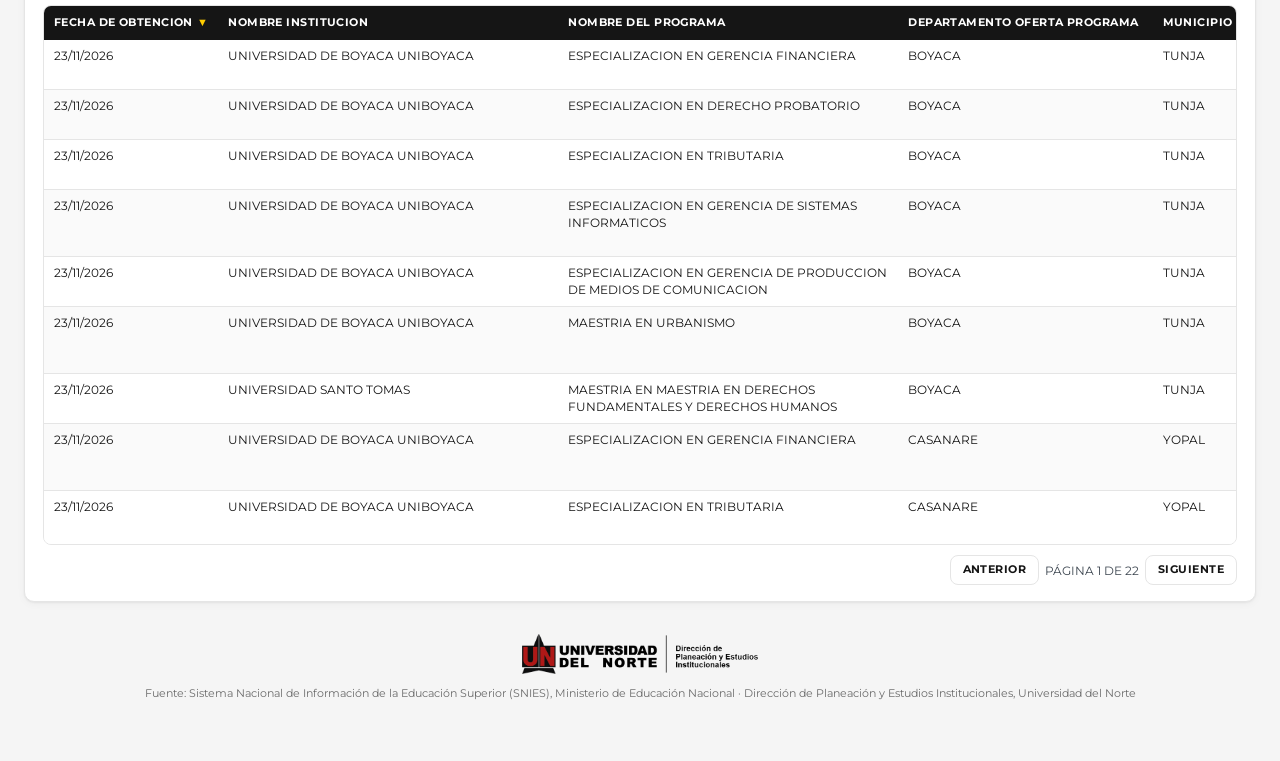
==== commit ca7b7aca: "Nombre institucional: Dirección de Planeación y Estudios Institucionales Se corrige el nombre de la " ====
--- a/docs/inactivos.html
+++ b/docs/inactivos.html
@@ -128,15 +128,15 @@
       <div id="tabla"></div>
     </section>
     <img class="pie-logo" src="assets/img/logo-uninorte-direccion-principal.png" width="237" height="40" alt="Universidad del Norte">
-    <p class="pie-pagina">Fuente: Sistema Nacional de Información de la Educación Superior (SNIES), Ministerio de Educación Nacional · Dirección de Planeación, Universidad del Norte</p>
+    <p class="pie-pagina">Fuente: Sistema Nacional de Información de la Educación Superior (SNIES), Ministerio de Educación Nacional · Dirección de Planeación y Estudios Institucionales, Universidad del Norte</p>
   </main>
 
   <script src="assets/vendor/plotly/plotly.min.js?v=de3be007a2"></script>
   <script src="assets/vendor/flatpickr/flatpickr.min.js?v=bd04bb4978"></script>
   <script src="assets/vendor/flatpickr/l10n/es.min.js?v=dac7fd9270"></script>
-  <script src="data/comun.js?v=f492cf5dba"></script>
+  <script src="data/comun.js?v=8a124df360"></script>
   <script src="data/inactivos.js?v=8125e4d98d"></script>
-  <script src="assets/app.js?v=a0ad407725"></script>
-  <script src="assets/detalle.js?v=c9e54042cd"></script>
+  <script src="assets/app.js?v=22cbdebdaf"></script>
+  <script src="assets/detalle.js?v=d9b440f625"></script>
 </body>
 </html>
